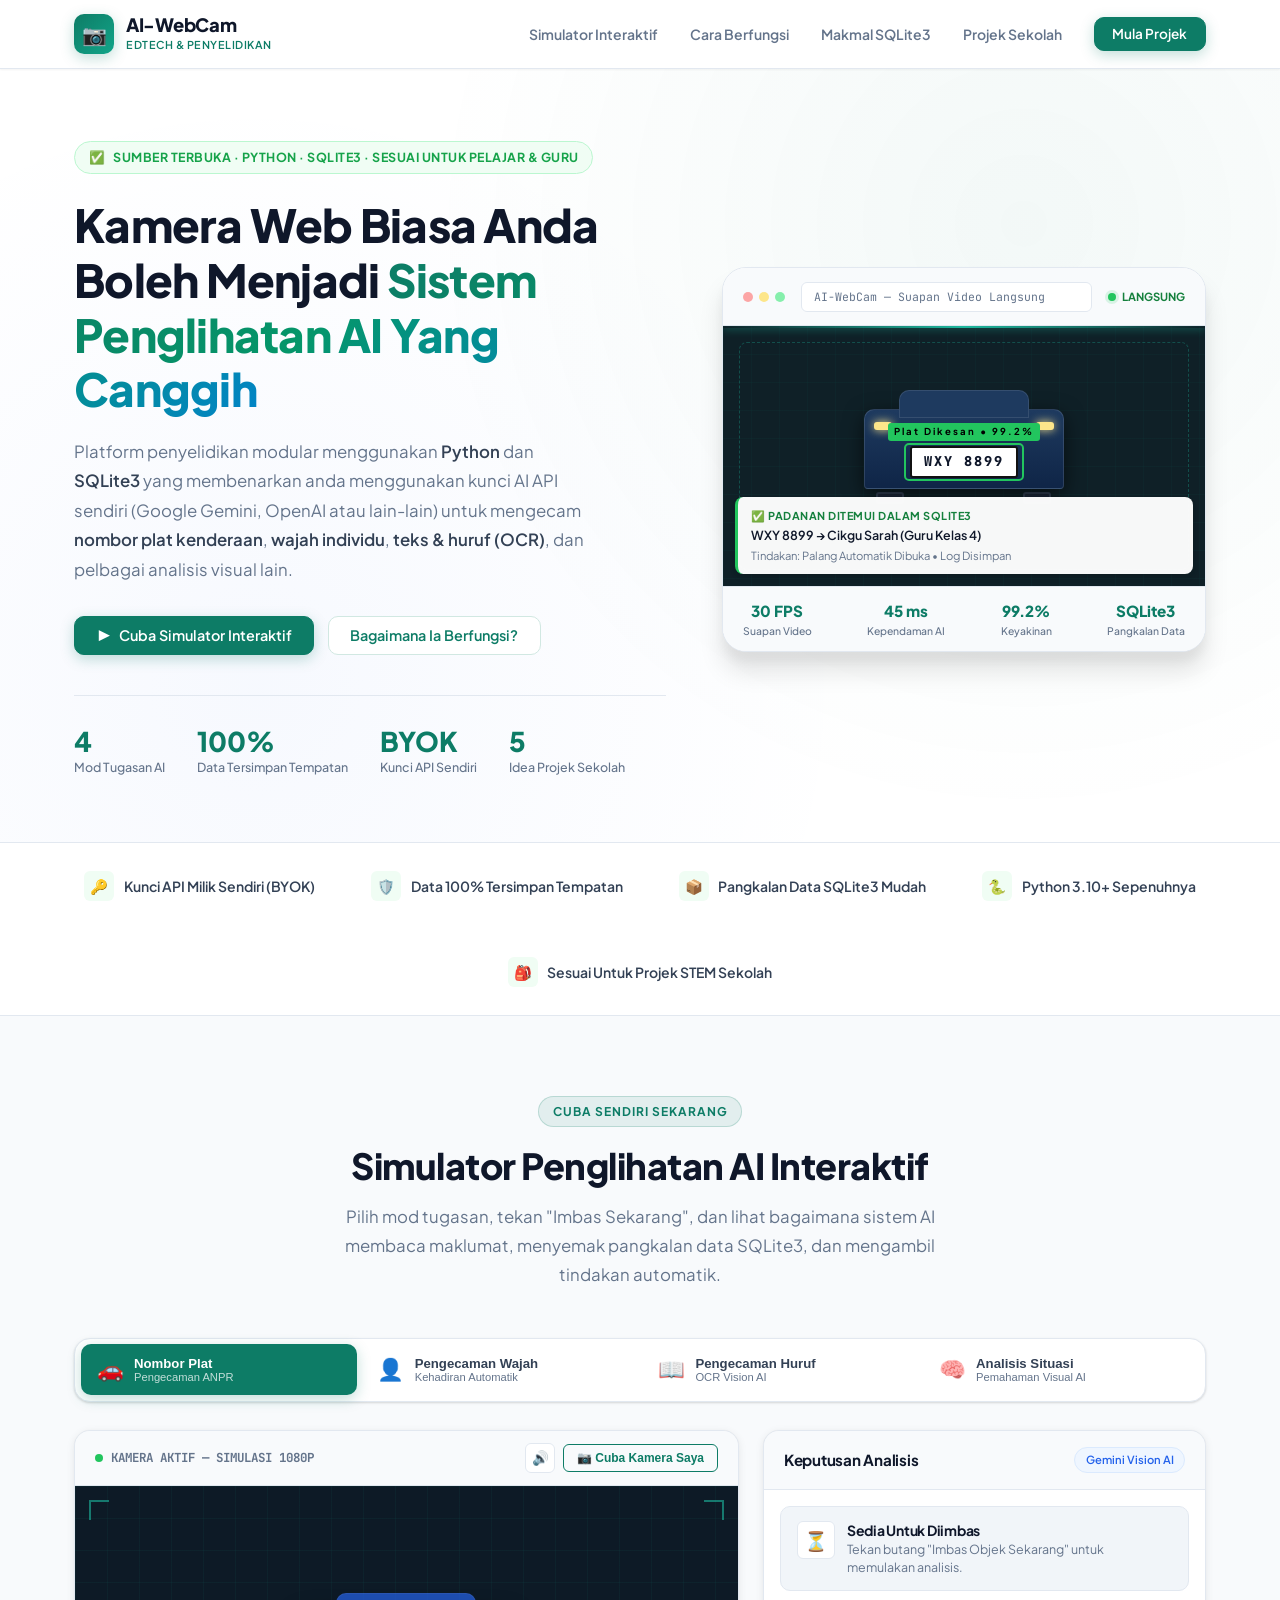
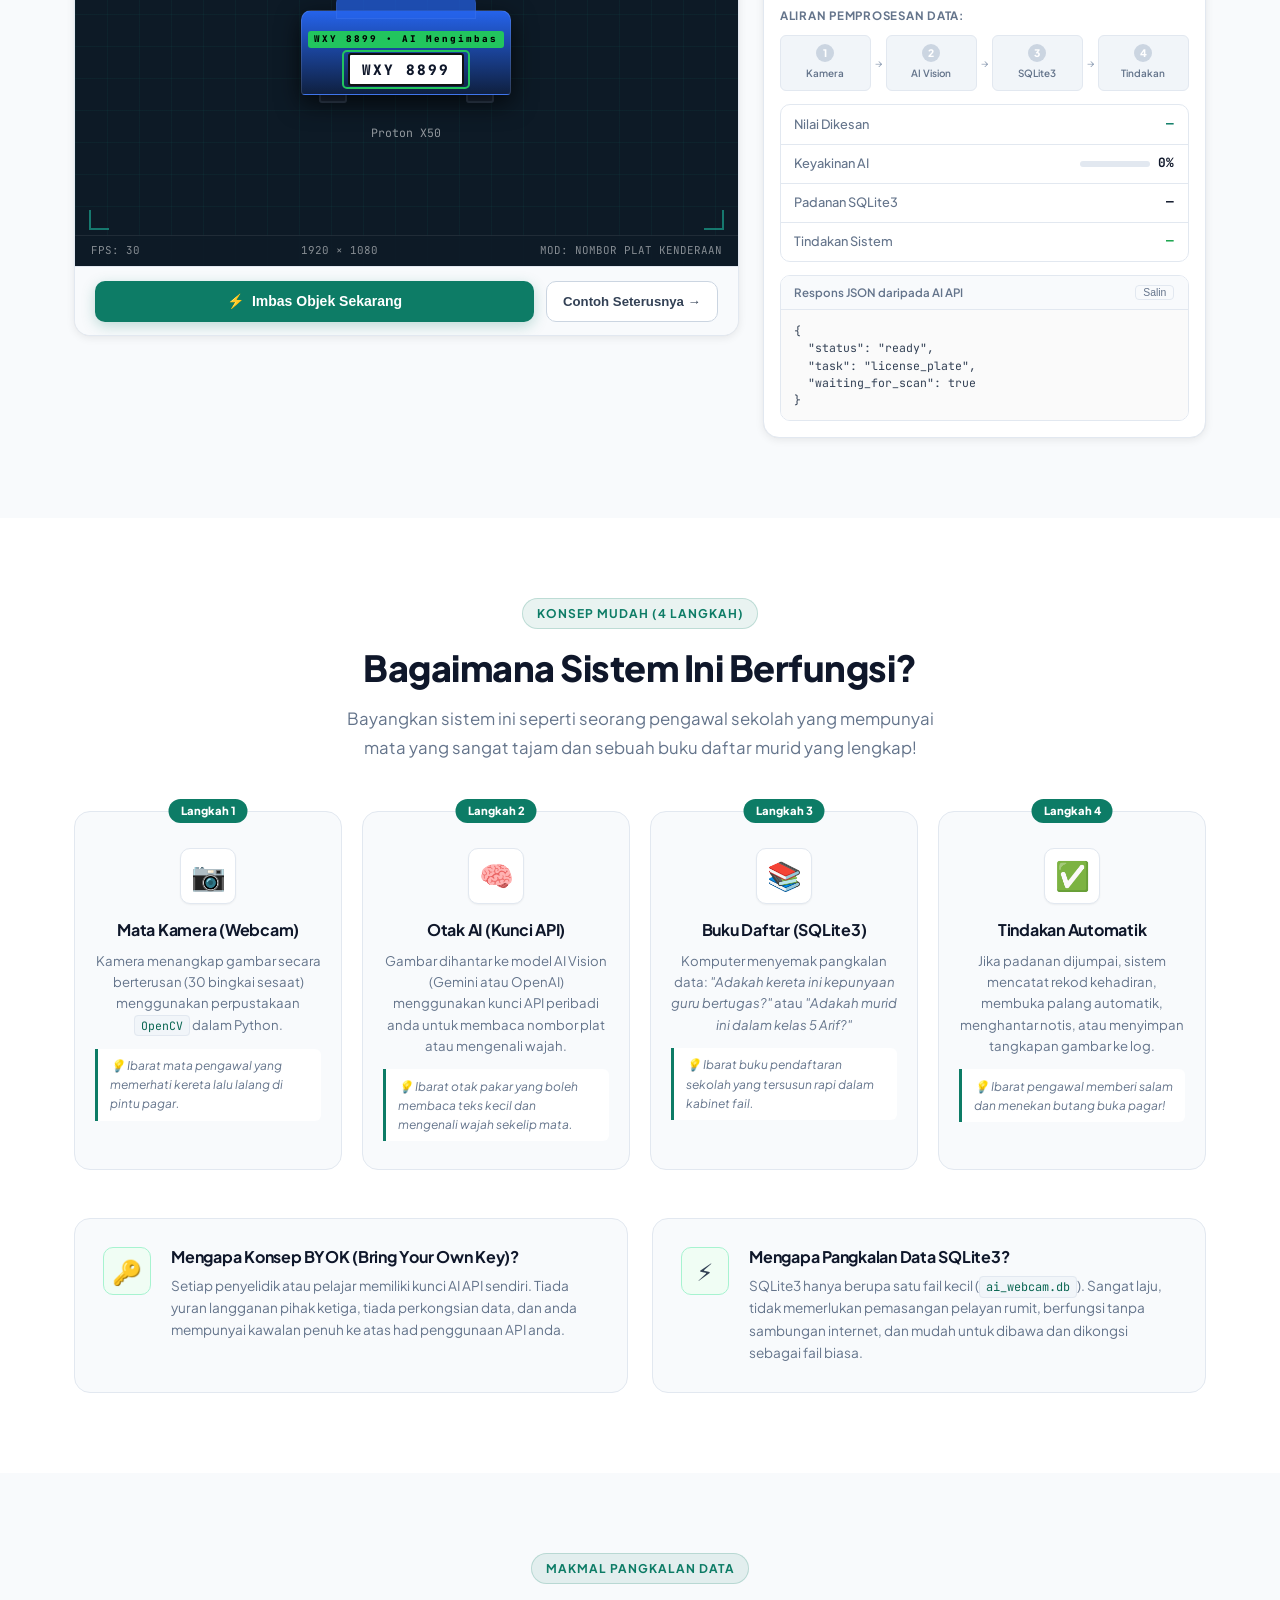
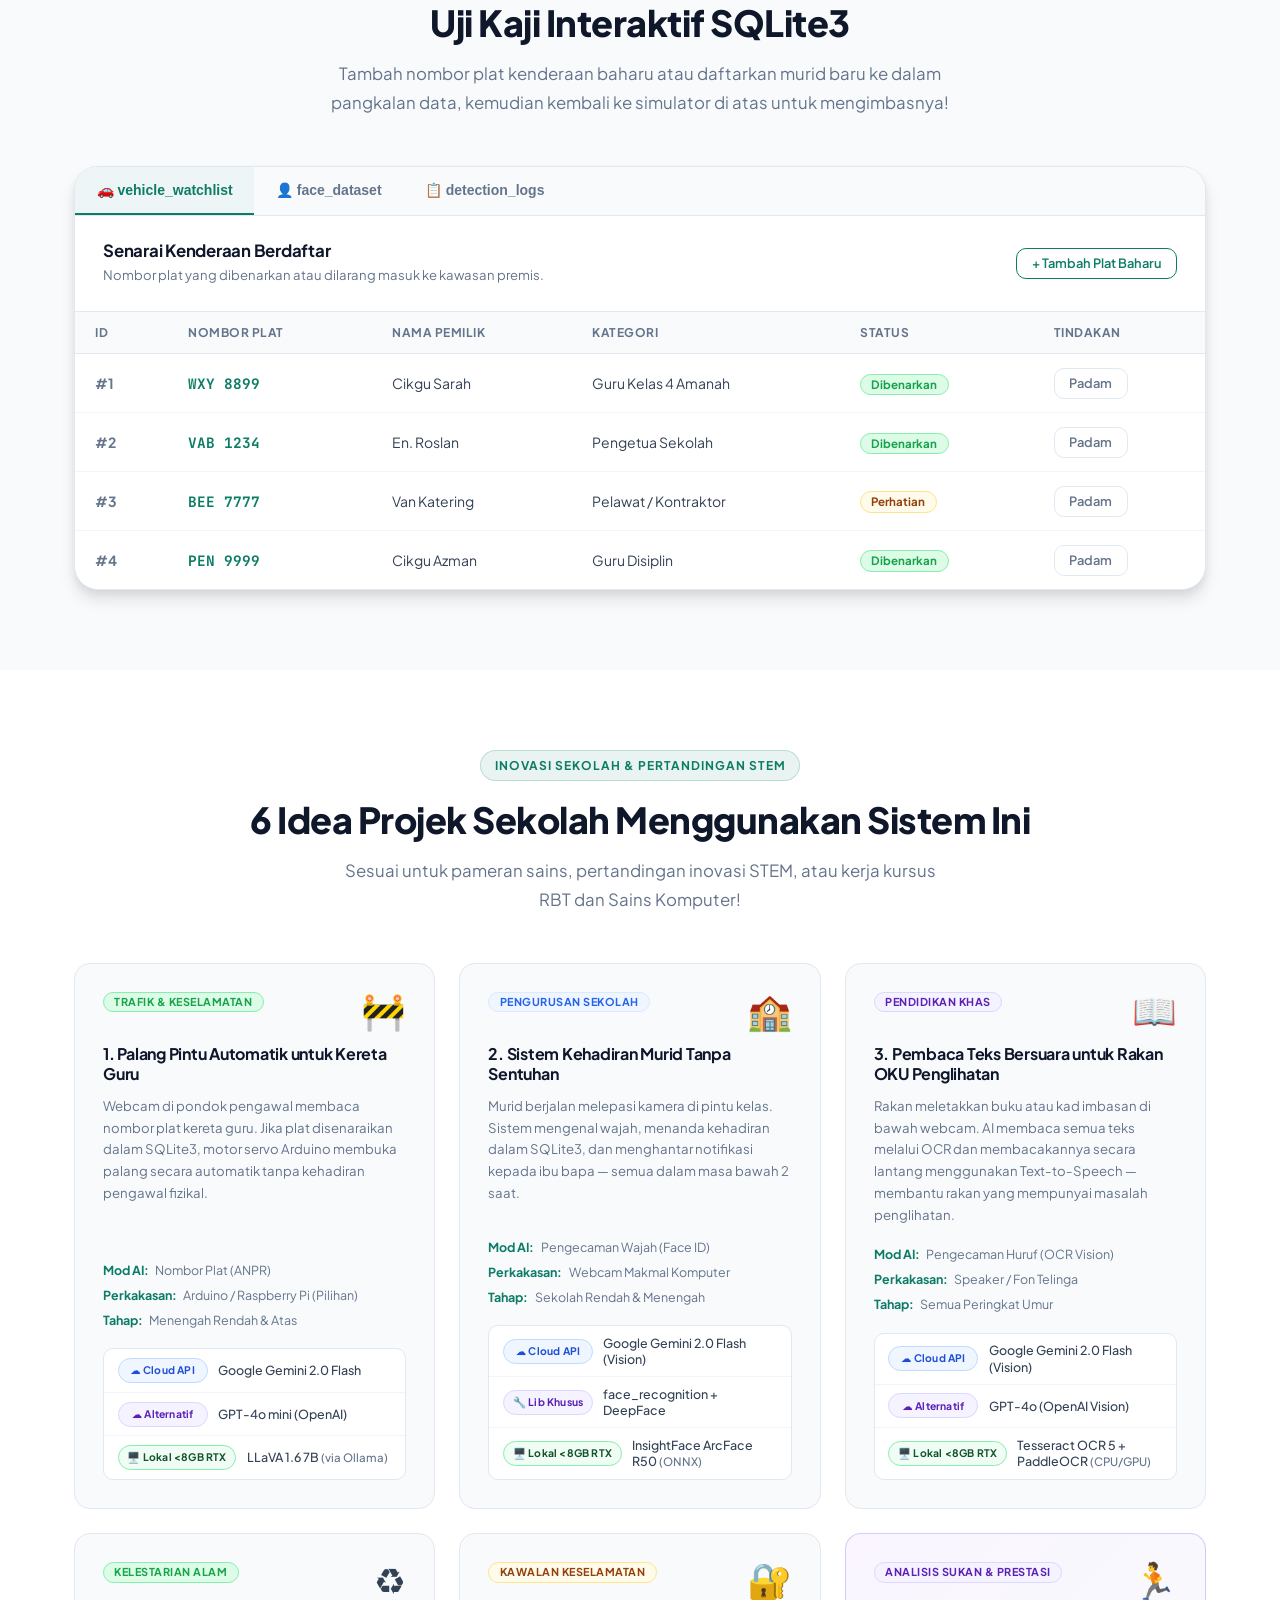
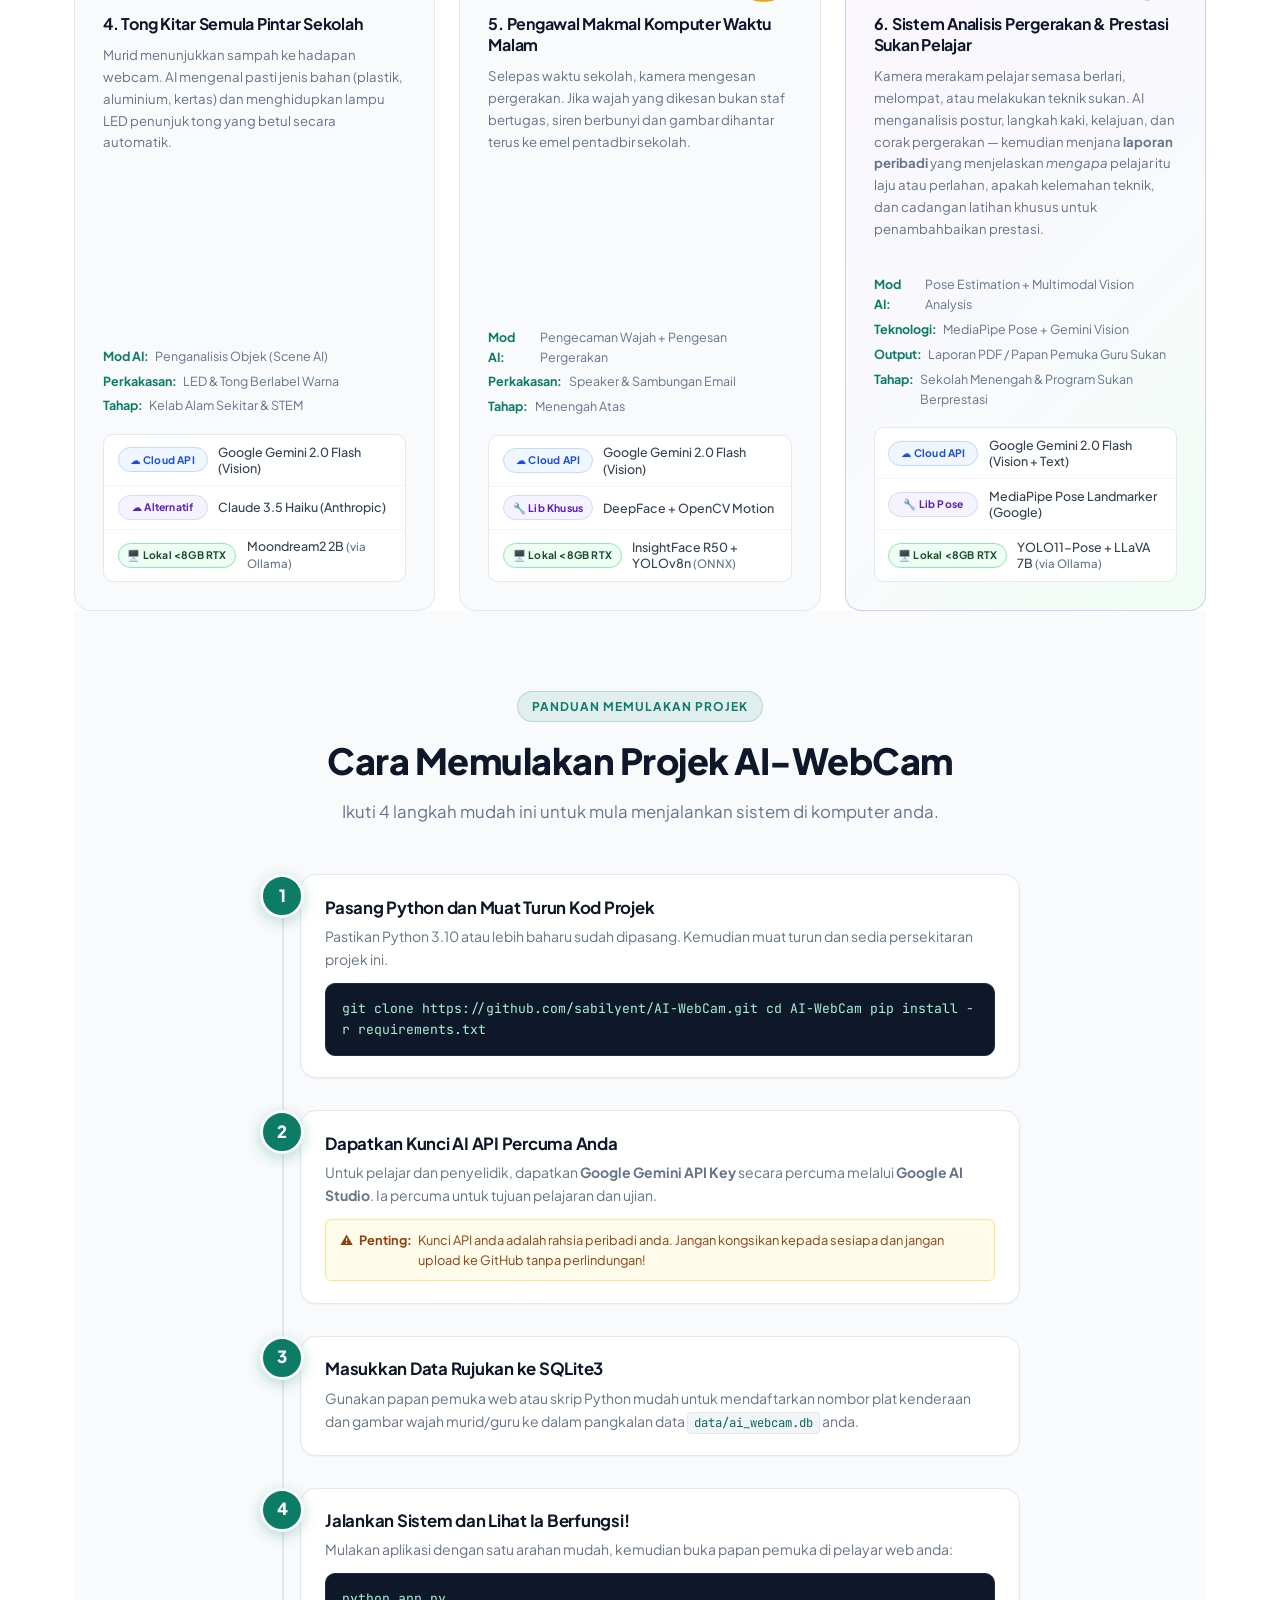
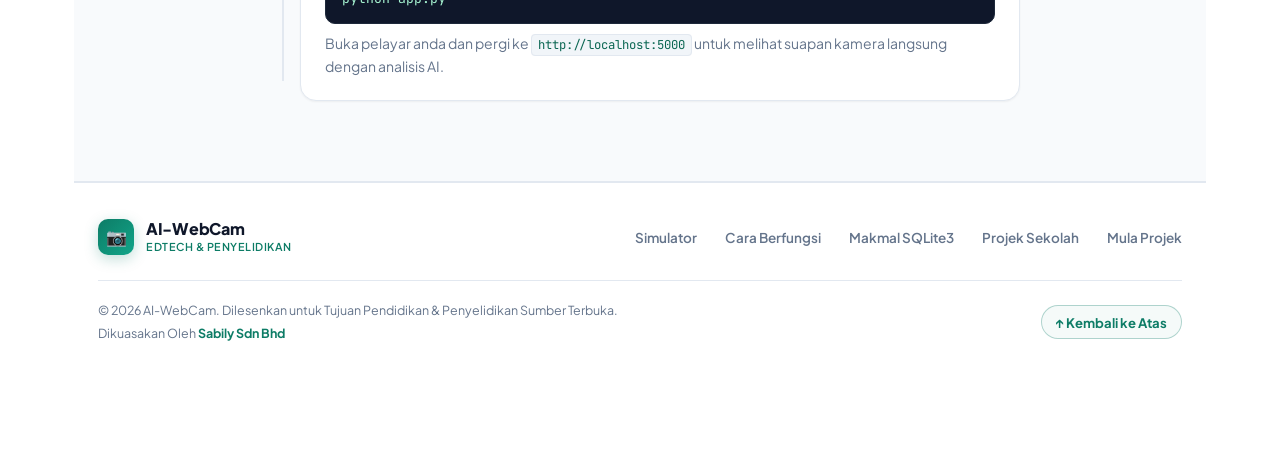
==== docs/index.html @ 5627ffd5 "docs: add comprehensive project documentation and interactive web simulator" ====
<!DOCTYPE html>
<html lang="ms">

<head>
  <meta charset="UTF-8">
  <meta name="viewport" content="width=device-width, initial-scale=1.0">
  <title>AI-WebCam | Sistem Penglihatan Komputer untuk Sekolah & Penyelidikan</title>
  <meta name="description"
    content="Platform webcam berkuasa AI untuk mengecam nombor plat kenderaan, wajah, dan teks. Sesuai untuk projek inovasi sekolah dan penyelidikan sains komputer.">
  <link rel="stylesheet" href="style.css">
</head>

<body>

  <!-- ======================================================
       NAVIGATION
       ====================================================== -->
  <header class="navbar">
    <div class="nav-container">
      <a href="#hero" class="brand-logo">
        <div class="logo-icon-wrap">📷</div>
        <div class="logo-texts">
          <span class="brand-title">AI-WebCam</span>
          <span class="brand-sub">Edtech &amp; Penyelidikan</span>
        </div>
      </a>

      <nav class="nav-links">
        <a href="#simulator" class="nav-link">Simulator Interaktif</a>
        <a href="#how-it-works" class="nav-link">Cara Berfungsi</a>
        <a href="#database-lab" class="nav-link">Makmal SQLite3</a>
        <a href="#school-projects" class="nav-link">Projek Sekolah</a>
        <a href="#quick-start" class="btn btn-primary nav-cta">Mula Projek</a>
      </nav>

      <button id="mobile-menu-btn" class="mobile-menu-btn" aria-label="Buka Menu">
        <span></span><span></span><span></span>
      </button>
    </div>
  </header>


  <!-- ======================================================
       HERO
       ====================================================== -->
  <section id="hero" class="hero-section">
    <div class="container hero-grid">

      <!-- Left: Copy -->
      <div class="hero-content">
        <div class="hero-label">
          <span>✅</span>
          <span>Sumber Terbuka · Python · SQLite3 · Sesuai Untuk Pelajar &amp; Guru</span>
        </div>

        <h1 class="hero-title">
          Kamera Web Biasa Anda Boleh Menjadi
          <span class="accent-text">Sistem Penglihatan AI Yang Canggih</span>
        </h1>

        <p class="hero-desc">
          Platform penyelidikan modular menggunakan <strong>Python</strong> dan <strong>SQLite3</strong> yang
          membenarkan anda menggunakan kunci AI API sendiri (Google Gemini, OpenAI atau lain-lain) untuk mengecam
          <strong>nombor plat kenderaan</strong>, <strong>wajah individu</strong>, <strong>teks &amp; huruf
            (OCR)</strong>, dan pelbagai analisis visual lain.
        </p>

        <div class="hero-actions">
          <a href="#simulator" class="btn btn-primary">
            <span>▶</span>
            <span>Cuba Simulator Interaktif</span>
          </a>
          <a href="#how-it-works" class="btn btn-secondary">
            <span>Bagaimana Ia Berfungsi?</span>
          </a>
        </div>

        <div class="hero-stats">
          <div class="stat-item">
            <div class="stat-number">4</div>
            <div class="stat-label">Mod Tugasan AI</div>
          </div>
          <div class="stat-item">
            <div class="stat-number">100%</div>
            <div class="stat-label">Data Tersimpan Tempatan</div>
          </div>
          <div class="stat-item">
            <div class="stat-number">BYOK</div>
            <div class="stat-label">Kunci API Sendiri</div>
          </div>
          <div class="stat-item">
            <div class="stat-number">5</div>
            <div class="stat-label">Idea Projek Sekolah</div>
          </div>
        </div>
      </div>

      <!-- Right: Product Preview -->
      <div class="hero-preview-card">
        <div class="preview-topbar">
          <div class="preview-dots">
            <span class="preview-dot dot-r"></span>
            <span class="preview-dot dot-y"></span>
            <span class="preview-dot dot-g"></span>
          </div>
          <div class="preview-urlbar">AI-WebCam &mdash; Suapan Video Langsung</div>
          <div style="display:flex;align-items:center;gap:0.4rem;font-size:0.7rem;color:#15803d;font-weight:700;">
            <span class="preview-status-dot"></span>
            LANGSUNG
          </div>
        </div>

        <div class="preview-viewport">
          <div class="preview-scan-indicator"></div>

          <!-- Car Scene -->
          <div class="preview-car-scene">
            <div class="preview-car-body">
              <div class="preview-car-roof"></div>
              <div class="preview-car-lights">
                <div class="preview-light"></div>
                <div class="preview-light"></div>
              </div>
              <div class="preview-plate">
                WXY 8899
                <div class="preview-plate-bbox">
                  <span class="preview-plate-tag">Plat Dikesan &bull; 99.2%</span>
                </div>
              </div>
            </div>
            <div class="preview-car-wheels">
              <div class="preview-wheel"></div>
              <div class="preview-wheel"></div>
            </div>
          </div>

          <!-- Detection Bubble -->
          <div class="preview-result-bubble">
            <div class="bubble-result-label">✅ Padanan Ditemui dalam SQLite3</div>
            <div class="bubble-result-value">WXY 8899 → Cikgu Sarah (Guru Kelas 4)</div>
            <div class="bubble-result-sub">Tindakan: Palang Automatik Dibuka &bull; Log Disimpan</div>
          </div>
        </div>

        <div class="preview-footer">
          <div class="preview-metric">
            <span class="preview-metric-value">30 FPS</span>
            <span class="preview-metric-label">Suapan Video</span>
          </div>
          <div class="preview-metric">
            <span class="preview-metric-value">45 ms</span>
            <span class="preview-metric-label">Kependaman AI</span>
          </div>
          <div class="preview-metric">
            <span class="preview-metric-value">99.2%</span>
            <span class="preview-metric-label">Keyakinan</span>
          </div>
          <div class="preview-metric">
            <span class="preview-metric-value">SQLite3</span>
            <span class="preview-metric-label">Pangkalan Data</span>
          </div>
        </div>
      </div>

    </div>
  </section>


  <!-- ======================================================
       FEATURES STRIP
       ====================================================== -->
  <div class="features-strip">
    <div class="container">
      <div class="features-strip-grid">
        <div class="strip-feature">
          <div class="strip-icon">🔑</div>
          <span>Kunci API Milik Sendiri (BYOK)</span>
        </div>
        <div class="strip-feature">
          <div class="strip-icon">🛡️</div>
          <span>Data 100% Tersimpan Tempatan</span>
        </div>
        <div class="strip-feature">
          <div class="strip-icon">📦</div>
          <span>Pangkalan Data SQLite3 Mudah</span>
        </div>
        <div class="strip-feature">
          <div class="strip-icon">🐍</div>
          <span>Python 3.10+ Sepenuhnya</span>
        </div>
        <div class="strip-feature">
          <div class="strip-icon">🎒</div>
          <span>Sesuai Untuk Projek STEM Sekolah</span>
        </div>
      </div>
    </div>
  </div>


  <!-- ======================================================
       SIMULATOR SECTION
       ====================================================== -->
  <section id="simulator" class="simulator-section">
    <div class="container">
      <div class="text-center">
        <span class="section-label">Cuba Sendiri Sekarang</span>
        <h2 class="section-title">Simulator Penglihatan AI Interaktif</h2>
        <p class="section-subtitle">Pilih mod tugasan, tekan "Imbas Sekarang", dan lihat bagaimana sistem AI membaca
          maklumat, menyemak pangkalan data SQLite3, dan mengambil tindakan automatik.</p>
      </div>

      <!-- Mode Selector -->
      <div class="mode-tabs-wrapper" role="tablist">
        <button class="mode-tab active" data-mode="plate" role="tab">
          <span class="tab-icon">🚗</span>
          <div class="tab-info">
            <span class="tab-name">Nombor Plat</span>
            <span class="tab-desc">Pengecaman ANPR</span>
          </div>
        </button>
        <button class="mode-tab" data-mode="face" role="tab">
          <span class="tab-icon">👤</span>
          <div class="tab-info">
            <span class="tab-name">Pengecaman Wajah</span>
            <span class="tab-desc">Kehadiran Automatik</span>
          </div>
        </button>
        <button class="mode-tab" data-mode="ocr" role="tab">
          <span class="tab-icon">📖</span>
          <div class="tab-info">
            <span class="tab-name">Pengecaman Huruf</span>
            <span class="tab-desc">OCR Vision AI</span>
          </div>
        </button>
        <button class="mode-tab" data-mode="scene" role="tab">
          <span class="tab-icon">🧠</span>
          <div class="tab-info">
            <span class="tab-name">Analisis Situasi</span>
            <span class="tab-desc">Pemahaman Visual AI</span>
          </div>
        </button>
      </div>

      <!-- Workbench -->
      <div class="simulator-workbench">

        <!-- Left: Camera Panel -->
        <div class="camera-panel">
          <div class="camera-panel-topbar">
            <div class="cam-live-indicator">
              <span class="cam-status-dot"></span>
              <span id="camera-status-text">KAMERA AKTIF &mdash; SIMULASI 1080P</span>
            </div>
            <div class="cam-controls">
              <button id="sound-toggle-btn" class="cam-icon-btn" title="Pasang / Matikan Bunyi">
                <span id="sound-icon">🔊</span>
              </button>
              <button id="real-webcam-btn" class="cam-main-btn">📷 Cuba Kamera Saya</button>
            </div>
          </div>

          <!-- Viewport -->
          <div class="camera-viewport" id="screen-container">
            <!-- HUD Corners -->
            <div class="vp-corner vp-corner-tl"></div>
            <div class="vp-corner vp-corner-tr"></div>
            <div class="vp-corner vp-corner-bl"></div>
            <div class="vp-corner vp-corner-br"></div>

            <!-- Laser Line -->
            <div class="laser-scanner-line" id="laser-line"></div>

            <!-- Simulation Display Area -->
            <div class="simulation-display" id="sim-display"></div>

            <!-- Real Camera (Hidden by default) -->
            <video id="real-video-feed" autoplay playsinline muted class="real-video-feed hidden"></video>
            <canvas id="real-canvas-overlay" class="real-canvas-overlay hidden"></canvas>

            <!-- HUD Bottom Bar -->
            <div class="vp-hud-bar">
              <span id="hud-fps">FPS: 30</span>
              <span id="hud-resolution">1920 × 1080</span>
              <span id="hud-mode-display">MOD: NOMBOR PLAT KENDERAAN</span>
            </div>
          </div>

          <!-- Action Toolbar -->
          <div class="camera-actions">
            <button id="trigger-scan-btn" class="btn-scan">
              <span>⚡</span>
              <span>Imbas Objek Sekarang</span>
            </button>
            <button id="next-sample-btn" class="btn-next-sample">
              Contoh Seterusnya →
            </button>
          </div>
        </div>

        <!-- Right: Analysis Panel -->
        <div class="analysis-panel">
          <div class="analysis-panel-header">
            <h3>Keputusan Analisis</h3>
            <span class="provider-tag" id="api-provider-badge">Gemini Vision AI</span>
          </div>

          <!-- Result Status -->
          <div class="result-card" id="result-banner">
            <div class="result-card-icon" id="result-icon-box">⏳</div>
            <div class="result-card-body">
              <h4 id="result-title">Sedia Untuk Diimbas</h4>
              <p id="result-subtitle">Tekan butang "Imbas Objek Sekarang" untuk memulakan analisis.</p>
            </div>
          </div>

          <!-- Pipeline Tracker -->
          <div class="pipeline-section">
            <span class="pipeline-title">Aliran Pemprosesan Data:</span>
            <div class="pipeline-steps">
              <div class="pipeline-step" id="step-cam">
                <div class="step-num">1</div>
                <span class="step-lbl">Kamera</span>
              </div>
              <div class="pipeline-arrow">→</div>
              <div class="pipeline-step" id="step-ai">
                <div class="step-num">2</div>
                <span class="step-lbl">AI Vision</span>
              </div>
              <div class="pipeline-arrow">→</div>
              <div class="pipeline-step" id="step-db">
                <div class="step-num">3</div>
                <span class="step-lbl">SQLite3</span>
              </div>
              <div class="pipeline-arrow">→</div>
              <div class="pipeline-step" id="step-action">
                <div class="step-num">4</div>
                <span class="step-lbl">Tindakan</span>
              </div>
            </div>
          </div>

          <!-- Detection Detail Table -->
          <div class="detection-details">
            <div class="detail-row">
              <span class="detail-label">Nilai Dikesan</span>
              <span class="detail-value accent" id="info-value">—</span>
            </div>
            <div class="detail-row">
              <span class="detail-label">Keyakinan AI</span>
              <div class="confidence-wrapper">
                <div class="confidence-track">
                  <div class="confidence-fill" id="confidence-bar" style="width:0%"></div>
                </div>
                <span class="detail-value" id="confidence-text">0%</span>
              </div>
            </div>
            <div class="detail-row">
              <span class="detail-label">Padanan SQLite3</span>
              <span class="detail-value" id="info-match">—</span>
            </div>
            <div class="detail-row">
              <span class="detail-label">Tindakan Sistem</span>
              <span class="detail-value success" id="info-action">—</span>
            </div>
          </div>

          <!-- JSON Inspector -->
          <div class="json-inspector">
            <div class="json-inspector-header">
              <span>Respons JSON daripada AI API</span>
              <button id="copy-json-btn" class="copy-json-btn">Salin</button>
            </div>
            <pre class="json-code" id="json-code">{
  "status": "ready",
  "task": "license_plate",
  "waiting_for_scan": true
}</pre>
          </div>

        </div><!-- /analysis-panel -->
      </div><!-- /simulator-workbench -->
    </div>
  </section>


  <!-- ======================================================
       HOW IT WORKS
       ====================================================== -->
  <section id="how-it-works" class="how-section">
    <div class="container">
      <div class="text-center">
        <span class="section-label">Konsep Mudah (4 Langkah)</span>
        <h2 class="section-title">Bagaimana Sistem Ini Berfungsi?</h2>
        <p class="section-subtitle">
          Bayangkan sistem ini seperti seorang pengawal sekolah yang mempunyai mata yang sangat tajam dan sebuah buku
          daftar murid yang lengkap!
        </p>
      </div>

      <div class="steps-row">
        <!-- Step 1 -->
        <div class="step-card">
          <span class="step-badge">Langkah 1</span>
          <div class="step-icon-wrap">📷</div>
          <h3>Mata Kamera (Webcam)</h3>
          <p>Kamera menangkap gambar secara berterusan (30 bingkai sesaat) menggunakan perpustakaan <code>OpenCV</code>
            dalam Python.</p>
          <div class="step-analogy">💡 Ibarat mata pengawal yang memerhati kereta lalu lalang di pintu pagar.</div>
        </div>

        <!-- Step 2 -->
        <div class="step-card">
          <span class="step-badge">Langkah 2</span>
          <div class="step-icon-wrap">🧠</div>
          <h3>Otak AI (Kunci API)</h3>
          <p>Gambar dihantar ke model AI Vision (Gemini atau OpenAI) menggunakan kunci API peribadi anda untuk membaca
            nombor plat atau mengenali wajah.</p>
          <div class="step-analogy">💡 Ibarat otak pakar yang boleh membaca teks kecil dan mengenali wajah sekelip mata.
          </div>
        </div>

        <!-- Step 3 -->
        <div class="step-card">
          <span class="step-badge">Langkah 3</span>
          <div class="step-icon-wrap">📚</div>
          <h3>Buku Daftar (SQLite3)</h3>
          <p>Komputer menyemak pangkalan data: <em>"Adakah kereta ini kepunyaan guru bertugas?"</em> atau <em>"Adakah
              murid ini dalam kelas 5 Arif?"</em></p>
          <div class="step-analogy">💡 Ibarat buku pendaftaran sekolah yang tersusun rapi dalam kabinet fail.</div>
        </div>

        <!-- Step 4 -->
        <div class="step-card">
          <span class="step-badge">Langkah 4</span>
          <div class="step-icon-wrap">✅</div>
          <h3>Tindakan Automatik</h3>
          <p>Jika padanan dijumpai, sistem mencatat rekod kehadiran, membuka palang automatik, menghantar notis, atau
            menyimpan tangkapan gambar ke log.</p>
          <div class="step-analogy">💡 Ibarat pengawal memberi salam dan menekan butang buka pagar!</div>
        </div>
      </div>

      <!-- Why SQLite & BYOK -->
      <div class="why-grid">
        <div class="why-card">
          <div class="why-card-icon">🔑</div>
          <div class="why-card-body">
            <h4>Mengapa Konsep BYOK (Bring Your Own Key)?</h4>
            <p>Setiap penyelidik atau pelajar memiliki kunci AI API sendiri. Tiada yuran langganan pihak ketiga, tiada
              perkongsian data, dan anda mempunyai kawalan penuh ke atas had penggunaan API anda.</p>
          </div>
        </div>
        <div class="why-card">
          <div class="why-card-icon">⚡</div>
          <div class="why-card-body">
            <h4>Mengapa Pangkalan Data SQLite3?</h4>
            <p>SQLite3 hanya berupa satu fail kecil (<code>ai_webcam.db</code>). Sangat laju, tidak memerlukan
              pemasangan pelayan rumit, berfungsi tanpa sambungan internet, dan mudah untuk dibawa dan dikongsi sebagai
              fail biasa.</p>
          </div>
        </div>
      </div>
    </div>
  </section>


  <!-- ======================================================
       SQLite3 LAB SECTION
       ====================================================== -->
  <section id="database-lab" class="lab-section">
    <div class="container">
      <div class="text-center">
        <span class="section-label">Makmal Pangkalan Data</span>
        <h2 class="section-title">Uji Kaji Interaktif SQLite3</h2>
        <p class="section-subtitle">
          Tambah nombor plat kenderaan baharu atau daftarkan murid baru ke dalam pangkalan data, kemudian kembali ke
          simulator di atas untuk mengimbasnya!
        </p>
      </div>

      <div class="db-lab-card">
        <!-- DB Tab Nav -->
        <div class="db-tab-nav" role="tablist">
          <button class="db-tab-btn active" data-dbtab="plates" role="tab">🚗 vehicle_watchlist</button>
          <button class="db-tab-btn" data-dbtab="faces" role="tab">👤 face_dataset</button>
          <button class="db-tab-btn" data-dbtab="logs" role="tab">📋 detection_logs</button>
        </div>

        <!-- Panel: Plates -->
        <div class="db-panel active" id="db-panel-plates">
          <div class="db-panel-header">
            <div class="db-panel-header-text">
              <h3>Senarai Kenderaan Berdaftar</h3>
              <p>Nombor plat yang dibenarkan atau dilarang masuk ke kawasan premis.</p>
            </div>
            <button id="add-plate-modal-btn" class="btn btn-outline btn-sm">+ Tambah Plat Baharu</button>
          </div>
          <div class="table-responsive">
            <table class="sqlite-table" id="plates-table">
              <thead>
                <tr>
                  <th>ID</th>
                  <th>Nombor Plat</th>
                  <th>Nama Pemilik</th>
                  <th>Kategori</th>
                  <th>Status</th>
                  <th>Tindakan</th>
                </tr>
              </thead>
              <tbody id="plates-table-body"></tbody>
            </table>
          </div>
        </div>

        <!-- Panel: Faces -->
        <div class="db-panel" id="db-panel-faces">
          <div class="db-panel-header">
            <div class="db-panel-header-text">
              <h3>Set Data Wajah Rujukan</h3>
              <p>Gambar dan maklumat murid, guru, dan pengawas untuk sistem kehadiran automatik.</p>
            </div>
            <button id="add-face-modal-btn" class="btn btn-outline btn-sm">+ Daftar Murid Baharu</button>
          </div>
          <div class="table-responsive">
            <table class="sqlite-table" id="faces-table">
              <thead>
                <tr>
                  <th>ID</th>
                  <th>Avatar</th>
                  <th>Nama Penuh</th>
                  <th>Kelas / Jawatan</th>
                  <th>Kategori</th>
                  <th>Status</th>
                </tr>
              </thead>
              <tbody id="faces-table-body"></tbody>
            </table>
          </div>
        </div>

        <!-- Panel: Logs -->
        <div class="db-panel" id="db-panel-logs">
          <div class="db-panel-header">
            <div class="db-panel-header-text">
              <h3>Log Pengesanan Sistem</h3>
              <p>Setiap imbasan dalam simulator direkodkan secara automatik di sini sebagai simulasi log SQLite3.</p>
            </div>
            <button id="clear-logs-btn" class="btn btn-ghost btn-sm">Kosongkan Log</button>
          </div>
          <div class="table-responsive">
            <table class="sqlite-table" id="logs-table">
              <thead>
                <tr>
                  <th>Log ID</th>
                  <th>Masa &amp; Tarikh</th>
                  <th>Mod Tugasan</th>
                  <th>Nilai Dikesan</th>
                  <th>Keyakinan AI</th>
                  <th>Status</th>
                </tr>
              </thead>
              <tbody id="logs-table-body"></tbody>
            </table>
          </div>
        </div>

      </div><!-- /db-lab-card -->
    </div>
  </section>


  <!-- ======================================================
       SCHOOL PROJECTS SECTION
       ====================================================== -->
  <section id="school-projects" class="projects-section">
    <div class="container">
      <div class="text-center">
        <span class="section-label">Inovasi Sekolah &amp; Pertandingan STEM</span>
        <h2 class="section-title">6 Idea Projek Sekolah Menggunakan Sistem Ini</h2>
        <p class="section-subtitle">
          Sesuai untuk pameran sains, pertandingan inovasi STEM, atau kerja kursus RBT dan Sains Komputer!
        </p>
      </div>

      <div class="projects-grid">

        <!-- Project 1 -->
        <div class="project-card">
          <div class="project-card-top">
            <span class="badge badge-success project-tag">Trafik &amp; Keselamatan</span>
            <span class="project-icon">🚧</span>
          </div>
          <h3>1. Palang Pintu Automatik untuk Kereta Guru</h3>
          <p>Webcam di pondok pengawal membaca nombor plat kereta guru. Jika plat disenaraikan dalam SQLite3, motor
            servo Arduino membuka palang secara automatik tanpa kehadiran pengawal fizikal.</p>
          <ul class="project-specs">
            <li><strong>Mod AI:</strong> Nombor Plat (ANPR)</li>
            <li><strong>Perkakasan:</strong> Arduino / Raspberry Pi (Pilihan)</li>
            <li><strong>Tahap:</strong> Menengah Rendah &amp; Atas</li>
          </ul>
          <div class="ai-model-block">
            <div class="ai-model-row">
              <span class="ai-provider-badge cloud">☁️ Cloud API</span>
              <span class="ai-model-name">Google Gemini 2.0 Flash</span>
            </div>
            <div class="ai-model-row">
              <span class="ai-provider-badge cloud alt">☁️ Alternatif</span>
              <span class="ai-model-name">GPT-4o mini (OpenAI)</span>
            </div>
            <div class="ai-model-row">
              <span class="ai-provider-badge local">🖥️ Lokal &lt;8GB RTX</span>
              <span class="ai-model-name">LLaVA 1.6 7B <em>(via Ollama)</em></span>
            </div>
          </div>
        </div>

        <!-- Project 2 -->
        <div class="project-card">
          <div class="project-card-top">
            <span class="badge badge-blue project-tag">Pengurusan Sekolah</span>
            <span class="project-icon">🏫</span>
          </div>
          <h3>2. Sistem Kehadiran Murid Tanpa Sentuhan</h3>
          <p>Murid berjalan melepasi kamera di pintu kelas. Sistem mengenal wajah, menanda kehadiran dalam SQLite3, dan
            menghantar notifikasi kepada ibu bapa &mdash; semua dalam masa bawah 2 saat.</p>
          <ul class="project-specs">
            <li><strong>Mod AI:</strong> Pengecaman Wajah (Face ID)</li>
            <li><strong>Perkakasan:</strong> Webcam Makmal Komputer</li>
            <li><strong>Tahap:</strong> Sekolah Rendah &amp; Menengah</li>
          </ul>
          <div class="ai-model-block">
            <div class="ai-model-row">
              <span class="ai-provider-badge cloud">☁️ Cloud API</span>
              <span class="ai-model-name">Google Gemini 2.0 Flash (Vision)</span>
            </div>
            <div class="ai-model-row">
              <span class="ai-provider-badge cloud alt">🔧 Lib Khusus</span>
              <span class="ai-model-name">face_recognition + DeepFace</span>
            </div>
            <div class="ai-model-row">
              <span class="ai-provider-badge local">🖥️ Lokal &lt;8GB RTX</span>
              <span class="ai-model-name">InsightFace ArcFace R50 <em>(ONNX)</em></span>
            </div>
          </div>
        </div>

        <!-- Project 3 -->
        <div class="project-card">
          <div class="project-card-top">
            <span class="badge badge-purple project-tag">Pendidikan Khas</span>
            <span class="project-icon">📖</span>
          </div>
          <h3>3. Pembaca Teks Bersuara untuk Rakan OKU Penglihatan</h3>
          <p>Rakan meletakkan buku atau kad imbasan di bawah webcam. AI membaca semua teks melalui OCR dan membacakannya
            secara lantang menggunakan Text-to-Speech &mdash; membantu rakan yang mempunyai masalah penglihatan.</p>
          <ul class="project-specs">
            <li><strong>Mod AI:</strong> Pengecaman Huruf (OCR Vision)</li>
            <li><strong>Perkakasan:</strong> Speaker / Fon Telinga</li>
            <li><strong>Tahap:</strong> Semua Peringkat Umur</li>
          </ul>
          <div class="ai-model-block">
            <div class="ai-model-row">
              <span class="ai-provider-badge cloud">☁️ Cloud API</span>
              <span class="ai-model-name">Google Gemini 2.0 Flash (Vision)</span>
            </div>
            <div class="ai-model-row">
              <span class="ai-provider-badge cloud alt">☁️ Alternatif</span>
              <span class="ai-model-name">GPT-4o (OpenAI Vision)</span>
            </div>
            <div class="ai-model-row">
              <span class="ai-provider-badge local">🖥️ Lokal &lt;8GB RTX</span>
              <span class="ai-model-name">Tesseract OCR 5 + PaddleOCR <em>(CPU/GPU)</em></span>
            </div>
          </div>
        </div>

        <!-- Project 4 -->
        <div class="project-card">
          <div class="project-card-top">
            <span class="badge badge-success project-tag">Kelestarian Alam</span>
            <span class="project-icon">♻️</span>
          </div>
          <h3>4. Tong Kitar Semula Pintar Sekolah</h3>
          <p>Murid menunjukkan sampah ke hadapan webcam. AI mengenal pasti jenis bahan (plastik, aluminium, kertas) dan
            menghidupkan lampu LED penunjuk tong yang betul secara automatik.</p>
          <ul class="project-specs">
            <li><strong>Mod AI:</strong> Penganalisis Objek (Scene AI)</li>
            <li><strong>Perkakasan:</strong> LED &amp; Tong Berlabel Warna</li>
            <li><strong>Tahap:</strong> Kelab Alam Sekitar &amp; STEM</li>
          </ul>
          <div class="ai-model-block">
            <div class="ai-model-row">
              <span class="ai-provider-badge cloud">☁️ Cloud API</span>
              <span class="ai-model-name">Google Gemini 2.0 Flash (Vision)</span>
            </div>
            <div class="ai-model-row">
              <span class="ai-provider-badge cloud alt">☁️ Alternatif</span>
              <span class="ai-model-name">Claude 3.5 Haiku (Anthropic)</span>
            </div>
            <div class="ai-model-row">
              <span class="ai-provider-badge local">🖥️ Lokal &lt;8GB RTX</span>
              <span class="ai-model-name">Moondream2 2B <em>(via Ollama)</em></span>
            </div>
          </div>
        </div>

        <!-- Project 5 -->
        <div class="project-card">
          <div class="project-card-top">
            <span class="badge badge-warning project-tag">Kawalan Keselamatan</span>
            <span class="project-icon">🔐</span>
          </div>
          <h3>5. Pengawal Makmal Komputer Waktu Malam</h3>
          <p>Selepas waktu sekolah, kamera mengesan pergerakan. Jika wajah yang dikesan bukan staf bertugas, siren
            berbunyi dan gambar dihantar terus ke emel pentadbir sekolah.</p>
          <ul class="project-specs">
            <li><strong>Mod AI:</strong> Pengecaman Wajah + Pengesan Pergerakan</li>
            <li><strong>Perkakasan:</strong> Speaker &amp; Sambungan Email</li>
            <li><strong>Tahap:</strong> Menengah Atas</li>
          </ul>
          <div class="ai-model-block">
            <div class="ai-model-row">
              <span class="ai-provider-badge cloud">☁️ Cloud API</span>
              <span class="ai-model-name">Google Gemini 2.0 Flash (Vision)</span>
            </div>
            <div class="ai-model-row">
              <span class="ai-provider-badge cloud alt">🔧 Lib Khusus</span>
              <span class="ai-model-name">DeepFace + OpenCV Motion</span>
            </div>
            <div class="ai-model-row">
              <span class="ai-provider-badge local">🖥️ Lokal &lt;8GB RTX</span>
              <span class="ai-model-name">InsightFace R50 + YOLOv8n <em>(ONNX)</em></span>
            </div>
          </div>
        </div>

        <!-- Project 6: Sports Analysis -->
        <div class="project-card project-card--featured">
          <div class="project-card-top">
            <span class="badge badge-purple project-tag">Analisis Sukan &amp; Prestasi</span>
            <span class="project-icon">🏃</span>
          </div>
          <h3>6. Sistem Analisis Pergerakan &amp; Prestasi Sukan Pelajar</h3>
          <p>
            Kamera merakam pelajar semasa berlari, melompat, atau melakukan teknik sukan. AI menganalisis postur,
            langkah kaki, kelajuan, dan corak pergerakan &mdash; kemudian menjana <strong>laporan peribadi</strong> yang
            menjelaskan <em>mengapa</em> pelajar itu laju atau perlahan, apakah kelemahan teknik, dan cadangan latihan
            khusus untuk penambahbaikan prestasi.
          </p>

          <ul class="project-specs" style="margin-top: 1rem;">
            <li><strong>Mod AI:</strong> Pose Estimation + Multimodal Vision Analysis</li>
            <li><strong>Teknologi:</strong> MediaPipe Pose + Gemini Vision</li>
            <li><strong>Output:</strong> Laporan PDF / Papan Pemuka Guru Sukan</li>
            <li><strong>Tahap:</strong> Sekolah Menengah &amp; Program Sukan Berprestasi</li>
          </ul>
          <div class="ai-model-block">
            <div class="ai-model-row">
              <span class="ai-provider-badge cloud">☁️ Cloud API</span>
              <span class="ai-model-name">Google Gemini 2.0 Flash (Vision + Text)</span>
            </div>
            <div class="ai-model-row">
              <span class="ai-provider-badge cloud alt">🔧 Lib Pose</span>
              <span class="ai-model-name">MediaPipe Pose Landmarker (Google)</span>
            </div>
            <div class="ai-model-row">
              <span class="ai-provider-badge local">🖥️ Lokal &lt;8GB RTX</span>
              <span class="ai-model-name">YOLO11-Pose + LLaVA 7B <em>(via Ollama)</em></span>
            </div>
          </div>
        </div>

      </div>





      <!-- ======================================================
       QUICK START SECTION
       ====================================================== -->
      <section id="quick-start" class="quickstart-section">
        <div class="container">
          <div class="text-center">
            <span class="section-label">Panduan Memulakan Projek</span>
            <h2 class="section-title">Cara Memulakan Projek AI-WebCam</h2>
            <p class="section-subtitle">
              Ikuti 4 langkah mudah ini untuk mula menjalankan sistem di komputer anda.
            </p>
          </div>

          <div class="quickstart-timeline">

            <div class="qs-step">
              <div class="qs-marker">1</div>
              <div class="qs-content">
                <h3>Pasang Python dan Muat Turun Kod Projek</h3>
                <p>Pastikan Python 3.10 atau lebih baharu sudah dipasang. Kemudian muat turun dan sedia persekitaran
                  projek
                  ini.</p>
                <div class="code-block">git clone https://github.com/sabilyent/AI-WebCam.git
                  cd AI-WebCam
                  pip install -r requirements.txt</div>
              </div>
            </div>

            <div class="qs-step">
              <div class="qs-marker">2</div>
              <div class="qs-content">
                <h3>Dapatkan Kunci AI API Percuma Anda</h3>
                <p>Untuk pelajar dan penyelidik, dapatkan <strong>Google Gemini API Key</strong> secara percuma melalui
                  <strong>Google AI Studio</strong>. Ia percuma untuk tujuan pelajaran dan ujian.
                </p>
                <div class="tip-box">
                  ⚠️ <strong>Penting:</strong> Kunci API anda adalah rahsia peribadi anda. Jangan kongsikan kepada
                  sesiapa
                  dan jangan upload ke GitHub tanpa perlindungan!
                </div>
              </div>
            </div>

            <div class="qs-step">
              <div class="qs-marker">3</div>
              <div class="qs-content">
                <h3>Masukkan Data Rujukan ke SQLite3</h3>
                <p>Gunakan papan pemuka web atau skrip Python mudah untuk mendaftarkan nombor plat kenderaan dan gambar
                  wajah murid/guru ke dalam pangkalan data <code>data/ai_webcam.db</code> anda.</p>
              </div>
            </div>

            <div class="qs-step">
              <div class="qs-marker">4</div>
              <div class="qs-content">
                <h3>Jalankan Sistem dan Lihat Ia Berfungsi!</h3>
                <p>Mulakan aplikasi dengan satu arahan mudah, kemudian buka papan pemuka di pelayar web anda:</p>
                <div class="code-block">python app.py</div>
                <p style="margin-top: 0.5rem;">Buka pelayar anda dan pergi ke <code>http://localhost:5000</code> untuk
                  melihat suapan kamera langsung dengan analisis AI.</p>
              </div>
            </div>

          </div>
        </div>
      </section>


      <!-- ======================================================
       MODALS
       ====================================================== -->

      <!-- Modal: Add Plate -->
      <div class="modal-backdrop hidden" id="plate-modal">
        <div class="modal-box">
          <div class="modal-header">
            <h3>Tambah Nombor Plat Baharu</h3>
            <button class="modal-close" id="close-plate-modal">✕</button>
          </div>
          <div class="modal-body">
            <form id="add-plate-form">
              <div class="form-group">
                <label for="input-plate-no">Nombor Plat Kenderaan</label>
                <input type="text" id="input-plate-no" placeholder="Contoh: VAB 1234" required>
              </div>
              <div class="form-group">
                <label for="input-owner-name">Nama Pemilik</label>
                <input type="text" id="input-owner-name" placeholder="Contoh: Cikgu Halim" required>
              </div>
              <div class="form-group">
                <label for="input-role">Kategori / Peranan</label>
                <select id="input-role">
                  <option value="Guru / Staf">Guru / Staf</option>
                  <option value="Ibu Bapa VIP">Ibu Bapa / VIP</option>
                  <option value="Bas Sekolah">Bas Sekolah</option>
                  <option value="Pelawat">Pelawat / Kontraktor</option>
                  <option value="Dilarang / Senarai Hitam">Dilarang (Senarai Hitam)</option>
                </select>
              </div>
            </form>
          </div>
          <div class="modal-footer">
            <button type="button" class="btn btn-ghost" id="cancel-plate-modal">Batal</button>
            <button type="submit" form="add-plate-form" class="btn btn-primary">Simpan ke SQLite3</button>
          </div>
        </div>
      </div>

      <!-- Modal: Add Face -->
      <div class="modal-backdrop hidden" id="face-modal">
        <div class="modal-box">
          <div class="modal-header">
            <h3>Daftar Murid / Guru Baharu</h3>
            <button class="modal-close" id="close-face-modal">✕</button>
          </div>
          <div class="modal-body">
            <form id="add-face-form">
              <div class="form-group">
                <label for="input-student-name">Nama Penuh</label>
                <input type="text" id="input-student-name" placeholder="Contoh: Nurul Huda binti Rosli" required>
              </div>
              <div class="form-group">
                <label for="input-student-class">Kelas / Jawatan</label>
                <input type="text" id="input-student-class" placeholder="Contoh: 4 Sains 1 / Guru Matematik" required>
              </div>
              <div class="form-group">
                <label for="input-student-category">Kategori</label>
                <select id="input-student-category">
                  <option value="Murid">Murid</option>
                  <option value="Pengawas">Pengawas</option>
                  <option value="Guru">Guru</option>
                </select>
              </div>
            </form>
          </div>
          <div class="modal-footer">
            <button type="button" class="btn btn-ghost" id="cancel-face-modal">Batal</button>
            <button type="submit" form="add-face-form" class="btn btn-primary">Simpan ke SQLite3</button>
          </div>
        </div>
      </div>


      <!-- ======================================================
       FOOTER
       ====================================================== -->
      <footer class="footer">
        <div class="container">
          <div class="footer-top">
            <a href="#hero" class="brand-logo" style="text-decoration:none;">
              <div class="logo-icon-wrap" style="width:36px;height:36px;font-size:1.05rem;">📷</div>
              <div class="logo-texts">
                <span class="brand-title" style="font-size:1rem;">AI-WebCam</span>
                <span class="brand-sub">Edtech &amp; Penyelidikan</span>
              </div>
            </a>
            <nav class="footer-nav">
              <a href="#simulator" class="footer-nav-link">Simulator</a>
              <a href="#how-it-works" class="footer-nav-link">Cara Berfungsi</a>
              <a href="#database-lab" class="footer-nav-link">Makmal SQLite3</a>
              <a href="#school-projects" class="footer-nav-link">Projek Sekolah</a>
              <a href="#quick-start" class="footer-nav-link">Mula Projek</a>
            </nav>
          </div>
          <div class="footer-divider"></div>
          <div class="footer-bottom">
            <div class="footer-bottom-left">
              <span class="footer-copy">&copy; 2026 AI-WebCam. Dilesenkan untuk Tujuan Pendidikan &amp; Penyelidikan Sumber Terbuka.</span>
              <span class="footer-powered">Dikuasakan Oleh <strong>Sabily Sdn Bhd</strong></span>
            </div>
            <a href="#hero" class="footer-back-top">↑ Kembali ke Atas</a>
          </div>
        </div>
      </footer>

      <script src="script.js"></script>
</body>

</html>
---- docs/style.css ----
/* ==========================================================================
   AI-WebCam: Corporate Edtech Design System
   Clean · Professional · Bright · Accessible
   Inspired by Coursera / Canva / Google for Education
   ========================================================================== */

@import url('https://fonts.googleapis.com/css2?family=Inter:wght@400;500;600;700;800&family=Plus+Jakarta+Sans:wght@400;500;600;700;800&family=JetBrains+Mono:wght@400;600&display=swap');

/* ==========================================================================
   Design Tokens
   ========================================================================== */
:root {
  /* Brand Colors */
  --brand-primary:    #0d7c66;   /* Teal Hijau Utama */
  --brand-secondary:  #12a589;   /* Teal Muda */
  --brand-accent:     #1db89e;   /* Aksen Terang */
  --brand-dark:       #0a6652;   /* Teal Gelap */

  /* Blues */
  --blue-600:         #2563eb;
  --blue-500:         #3b82f6;
  --blue-100:         #dbeafe;
  --blue-50:          #eff6ff;

  /* Greens */
  --green-600:        #16a34a;
  --green-100:        #dcfce7;
  --green-50:         #f0fdf4;

  /* Backgrounds */
  --bg-page:          #f8fafc;
  --bg-white:         #ffffff;
  --bg-light:         #f1f5f9;
  --bg-section-alt:   #f8fffe;

  /* Text */
  --text-heading:     #0f172a;
  --text-body:        #334155;
  --text-muted:       #64748b;
  --text-light:       #94a3b8;
  --text-white:       #ffffff;

  /* Borders */
  --border-light:     #e2e8f0;
  --border-medium:    #cbd5e1;

  /* Status Colors */
  --status-success:   #16a34a;
  --status-warning:   #d97706;
  --status-danger:    #dc2626;
  --status-info:      #2563eb;

  /* Shadows */
  --shadow-xs:        0 1px 2px rgba(0,0,0,0.05);
  --shadow-sm:        0 1px 3px rgba(0,0,0,0.10), 0 1px 2px rgba(0,0,0,0.06);
  --shadow-md:        0 4px 6px rgba(0,0,0,0.07), 0 2px 4px rgba(0,0,0,0.06);
  --shadow-lg:        0 10px 15px rgba(0,0,0,0.10), 0 4px 6px rgba(0,0,0,0.05);
  --shadow-xl:        0 20px 25px rgba(0,0,0,0.10), 0 10px 10px rgba(0,0,0,0.04);
  --shadow-card:      0 2px 8px rgba(0,0,0,0.08), 0 0 1px rgba(0,0,0,0.06);
  --shadow-brand:     0 4px 14px rgba(13,124,102,0.25);

  /* Radii */
  --radius-sm:        6px;
  --radius-md:        10px;
  --radius-lg:        16px;
  --radius-xl:        24px;
  --radius-full:      9999px;

  /* Transitions */
  --ease:             cubic-bezier(0.4, 0, 0.2, 1);
  --transition:       all 0.2s var(--ease);
  --transition-slow:  all 0.4s var(--ease);

  /* Font Families */
  --font-sans:        'Plus Jakarta Sans', 'Inter', system-ui, sans-serif;
  --font-heading:     'Plus Jakarta Sans', sans-serif;
  --font-mono:        'JetBrains Mono', 'Courier New', monospace;
}

/* ==========================================================================
   Reset & Base
   ========================================================================== */
*, *::before, *::after {
  box-sizing: border-box;
  margin: 0;
  padding: 0;
}

html {
  font-size: 16px;
  scroll-behavior: smooth;
  -webkit-font-smoothing: antialiased;
  -moz-osx-font-smoothing: grayscale;
}

body {
  font-family: var(--font-sans);
  background-color: var(--bg-page);
  color: var(--text-body);
  line-height: 1.6;
  overflow-x: hidden;
}

h1, h2, h3, h4, h5, h6 {
  font-family: var(--font-heading);
  color: var(--text-heading);
  line-height: 1.3;
  font-weight: 700;
  letter-spacing: -0.25px;
}

p { color: var(--text-body); line-height: 1.7; }

a { text-decoration: none; color: inherit; }

img { display: block; max-width: 100%; }

code {
  font-family: var(--font-mono);
  background: #f1f5f9;
  padding: 2px 6px;
  border-radius: 4px;
  font-size: 0.875em;
  color: var(--brand-dark);
  border: 1px solid #e2e8f0;
}

/* ==========================================================================
   Layout Utilities
   ========================================================================== */
.container {
  width: 100%;
  max-width: 1180px;
  margin: 0 auto;
  padding: 0 1.5rem;
}

.section-padding { padding: 5rem 0; }
.text-center { text-align: center; }
.hidden { display: none !important; }

/* Section Labels */
.section-label {
  display: inline-block;
  font-size: 0.75rem;
  font-weight: 700;
  text-transform: uppercase;
  letter-spacing: 1px;
  color: var(--brand-primary);
  background: rgba(13, 124, 102, 0.09);
  border: 1px solid rgba(13, 124, 102, 0.2);
  padding: 0.3rem 0.85rem;
  border-radius: var(--radius-full);
  margin-bottom: 1rem;
}

.section-title {
  font-size: 2.25rem;
  font-weight: 800;
  color: var(--text-heading);
  margin-bottom: 0.75rem;
  letter-spacing: -0.5px;
}

.section-subtitle {
  font-size: 1.05rem;
  color: var(--text-muted);
  max-width: 620px;
  margin: 0 auto 3rem;
  line-height: 1.75;
}

/* Gradient Accent Text */
.accent-text {
  background: linear-gradient(135deg, var(--brand-primary) 0%, #059669 50%, #0284c7 100%);
  -webkit-background-clip: text;
  -webkit-text-fill-color: transparent;
  display: inline;
}

/* ==========================================================================
   Buttons
   ========================================================================== */
.btn {
  display: inline-flex;
  align-items: center;
  justify-content: center;
  gap: 0.5rem;
  font-family: var(--font-sans);
  font-weight: 600;
  font-size: 0.9rem;
  border-radius: var(--radius-md);
  border: 1px solid transparent;
  cursor: pointer;
  transition: var(--transition);
  padding: 0.7rem 1.35rem;
  line-height: 1;
  text-decoration: none;
}

.btn-primary {
  background: var(--brand-primary);
  color: #fff;
  border-color: var(--brand-primary);
  box-shadow: var(--shadow-brand);
}

.btn-primary:hover {
  background: var(--brand-dark);
  border-color: var(--brand-dark);
  transform: translateY(-1px);
  box-shadow: 0 6px 20px rgba(13,124,102,0.35);
}

.btn-secondary {
  background: #fff;
  color: var(--brand-primary);
  border-color: #d1e8e2;
}

.btn-secondary:hover {
  background: var(--green-50);
  border-color: var(--brand-secondary);
  transform: translateY(-1px);
}

.btn-outline {
  background: transparent;
  color: var(--brand-primary);
  border-color: var(--brand-primary);
}

.btn-outline:hover {
  background: var(--brand-primary);
  color: #fff;
}

.btn-sm {
  font-size: 0.8rem;
  padding: 0.5rem 0.9rem;
}

.btn-ghost {
  background: transparent;
  color: var(--text-muted);
  border-color: var(--border-light);
}

.btn-ghost:hover {
  background: var(--bg-light);
  color: var(--text-body);
}

/* ==========================================================================
   Navigation
   ========================================================================== */
.navbar {
  position: sticky;
  top: 0;
  z-index: 100;
  background: rgba(255, 255, 255, 0.95);
  backdrop-filter: blur(12px);
  border-bottom: 1px solid var(--border-light);
  box-shadow: var(--shadow-xs);
}

.nav-container {
  max-width: 1180px;
  margin: 0 auto;
  padding: 0 1.5rem;
  display: flex;
  align-items: center;
  justify-content: space-between;
  height: 68px;
}

/* Logo */
.brand-logo {
  display: flex;
  align-items: center;
  gap: 0.75rem;
  text-decoration: none;
}

.logo-icon-wrap {
  width: 40px;
  height: 40px;
  background: linear-gradient(135deg, var(--brand-primary), var(--brand-secondary));
  border-radius: var(--radius-md);
  display: flex;
  align-items: center;
  justify-content: center;
  font-size: 1.25rem;
  box-shadow: var(--shadow-brand);
  flex-shrink: 0;
}

.logo-texts {
  display: flex;
  flex-direction: column;
}

.brand-title {
  font-family: var(--font-heading);
  font-size: 1.15rem;
  font-weight: 800;
  color: var(--text-heading);
  letter-spacing: -0.3px;
  line-height: 1.2;
}

.brand-sub {
  font-size: 0.68rem;
  font-weight: 600;
  color: var(--brand-primary);
  text-transform: uppercase;
  letter-spacing: 0.5px;
}

/* Nav Links */
.nav-links {
  display: flex;
  align-items: center;
  gap: 2rem;
}

.nav-link {
  font-size: 0.875rem;
  font-weight: 600;
  color: var(--text-muted);
  transition: var(--transition);
  position: relative;
}

.nav-link:hover { color: var(--brand-primary); }

.nav-link::after {
  content: '';
  position: absolute;
  bottom: -4px;
  left: 0;
  right: 0;
  height: 2px;
  background: var(--brand-primary);
  border-radius: 1px;
  transform: scaleX(0);
  transition: transform 0.2s var(--ease);
}

.nav-link:hover::after { transform: scaleX(1); }

.nav-cta {
  font-size: 0.85rem;
  padding: 0.55rem 1.1rem;
}

.mobile-menu-btn {
  display: none;
  background: none;
  border: none;
  cursor: pointer;
  padding: 4px;
  flex-direction: column;
  gap: 5px;
}

.mobile-menu-btn span {
  width: 22px;
  height: 2px;
  background: var(--text-heading);
  border-radius: 2px;
  transition: var(--transition);
}

/* ==========================================================================
   Hero Section
   ========================================================================== */
.hero-section {
  background: var(--bg-white);
  padding: 4.5rem 0 4rem;
  border-bottom: 1px solid var(--border-light);
  position: relative;
  overflow: hidden;
}

/* Subtle background pattern */
.hero-section::before {
  content: '';
  position: absolute;
  inset: 0;
  background-image:
    radial-gradient(circle at 80% 20%, rgba(13, 124, 102, 0.05) 0%, transparent 50%),
    radial-gradient(circle at 20% 80%, rgba(37, 99, 235, 0.04) 0%, transparent 50%);
  pointer-events: none;
}

.hero-grid {
  display: grid;
  grid-template-columns: 1.1fr 0.9fr;
  gap: 3.5rem;
  align-items: center;
  position: relative;
  z-index: 1;
}

/* Hero Content */
.hero-label {
  display: inline-flex;
  align-items: center;
  gap: 0.5rem;
  background: var(--green-50);
  border: 1px solid #bbf7d0;
  padding: 0.35rem 0.85rem;
  border-radius: var(--radius-full);
  font-size: 0.78rem;
  font-weight: 700;
  color: var(--green-600);
  margin-bottom: 1.5rem;
  text-transform: uppercase;
  letter-spacing: 0.5px;
}

.hero-title {
  font-size: 2.85rem;
  font-weight: 800;
  letter-spacing: -0.75px;
  margin-bottom: 1.25rem;
  line-height: 1.2;
  color: var(--text-heading);
}

.hero-desc {
  font-size: 1.05rem;
  color: var(--text-muted);
  line-height: 1.75;
  margin-bottom: 2rem;
  max-width: 520px;
}

.hero-desc strong { color: var(--text-body); font-weight: 600; }

.hero-actions {
  display: flex;
  align-items: center;
  gap: 0.85rem;
  flex-wrap: wrap;
  margin-bottom: 2.5rem;
}

/* Stat Row */
.hero-stats {
  display: flex;
  gap: 2rem;
  padding-top: 2rem;
  border-top: 1px solid var(--border-light);
}

.stat-item {}

.stat-number {
  font-size: 1.7rem;
  font-weight: 800;
  color: var(--brand-primary);
  line-height: 1;
  margin-bottom: 0.2rem;
}

.stat-label {
  font-size: 0.78rem;
  color: var(--text-muted);
  font-weight: 500;
}

/* Hero Right: Product Preview Card */
.hero-preview-card {
  background: var(--bg-white);
  border: 1px solid var(--border-light);
  border-radius: var(--radius-xl);
  overflow: hidden;
  box-shadow: var(--shadow-xl);
}

.preview-topbar {
  background: #f8fafc;
  border-bottom: 1px solid var(--border-light);
  padding: 0.85rem 1.25rem;
  display: flex;
  align-items: center;
  justify-content: space-between;
}

.preview-dots {
  display: flex;
  gap: 6px;
}

.preview-dot {
  width: 10px;
  height: 10px;
  border-radius: 50%;
}

.dot-r { background: #fca5a5; }
.dot-y { background: #fde68a; }
.dot-g { background: #86efac; }

.preview-urlbar {
  flex: 1;
  margin: 0 1rem;
  background: #fff;
  border: 1px solid var(--border-light);
  border-radius: 6px;
  padding: 0.3rem 0.75rem;
  font-family: var(--font-mono);
  font-size: 0.72rem;
  color: var(--text-muted);
}

.preview-status-dot {
  width: 8px;
  height: 8px;
  background: #22c55e;
  border-radius: 50%;
  box-shadow: 0 0 0 3px rgba(34, 197, 94, 0.15);
  animation: live-pulse 2s infinite;
}

@keyframes live-pulse {
  0%, 100% { box-shadow: 0 0 0 3px rgba(34, 197, 94, 0.15); }
  50% { box-shadow: 0 0 0 6px rgba(34, 197, 94, 0.08); }
}

/* Live Feed Viewport */
.preview-viewport {
  height: 260px;
  background: #0f2027;
  position: relative;
  overflow: hidden;
  display: flex;
  align-items: center;
  justify-content: center;
}

/* Grid overlay for the viewport */
.preview-viewport::before {
  content: '';
  position: absolute;
  inset: 0;
  background-image:
    linear-gradient(rgba(13, 124, 102, 0.06) 1px, transparent 1px),
    linear-gradient(90deg, rgba(13, 124, 102, 0.06) 1px, transparent 1px);
  background-size: 28px 28px;
}

/* Corner brackets */
.preview-viewport::after {
  content: '';
  position: absolute;
  inset: 16px;
  border: 1px dashed rgba(29, 184, 158, 0.3);
  border-radius: 8px;
  pointer-events: none;
}

.preview-scan-indicator {
  position: absolute;
  top: 0;
  left: 0;
  right: 0;
  height: 2px;
  background: linear-gradient(90deg, transparent 0%, var(--brand-accent) 50%, transparent 100%);
  box-shadow: 0 0 8px var(--brand-accent);
  animation: scan-horizontal 3s linear infinite;
  transform-origin: left;
}

@keyframes scan-horizontal {
  0% { top: 0%; opacity: 0.5; }
  50% { top: 95%; opacity: 1; }
  100% { top: 0%; opacity: 0.5; }
}

.preview-car-scene {
  position: relative;
  z-index: 2;
  display: flex;
  flex-direction: column;
  align-items: center;
  gap: 0.5rem;
}

.preview-car-body {
  width: 200px;
  height: 80px;
  background: linear-gradient(180deg, #1e3a5f 0%, #0f2547 100%);
  border: 1px solid rgba(255,255,255,0.12);
  border-radius: 10px 10px 4px 4px;
  display: flex;
  flex-direction: column;
  align-items: center;
  justify-content: flex-end;
  padding-bottom: 10px;
  box-shadow: 0 6px 20px rgba(0,0,0,0.6);
  position: relative;
}

.preview-car-roof {
  position: absolute;
  top: -20px;
  width: 130px;
  height: 28px;
  background: #1e3a5f;
  border-radius: 10px 10px 0 0;
  border: 1px solid rgba(255,255,255,0.1);
}

.preview-car-lights {
  position: absolute;
  top: 12px;
  display: flex;
  justify-content: space-between;
  width: 180px;
}

.preview-light {
  width: 18px;
  height: 8px;
  background: #fde68a;
  border-radius: 3px;
  box-shadow: 0 0 10px #fde68a;
  animation: light-flicker 2s ease-in-out infinite;
}

@keyframes light-flicker {
  0%, 100% { opacity: 1; }
  50% { opacity: 0.7; }
}

.preview-plate {
  background: #fff;
  color: #0f172a;
  font-family: var(--font-mono);
  font-size: 0.85rem;
  font-weight: 800;
  padding: 3px 12px;
  border-radius: 3px;
  border: 2px solid #111;
  letter-spacing: 2px;
  position: relative;
}

.preview-plate-bbox {
  position: absolute;
  inset: -5px -8px;
  border: 2px solid #22c55e;
  border-radius: 5px;
  animation: bbox-pulse 1.5s ease-in-out infinite;
}

@keyframes bbox-pulse {
  0%, 100% { border-color: #22c55e; box-shadow: 0 0 0 0 rgba(34,197,94,0); }
  50% { border-color: #4ade80; box-shadow: 0 0 8px 2px rgba(34,197,94,0.3); }
}

.preview-plate-tag {
  position: absolute;
  top: -22px;
  left: 50%;
  transform: translateX(-50%);
  background: #22c55e;
  color: #000;
  font-family: var(--font-sans);
  font-size: 0.6rem;
  font-weight: 700;
  padding: 1px 6px;
  border-radius: 3px;
  white-space: nowrap;
}

.preview-car-wheels {
  display: flex;
  justify-content: space-between;
  width: 175px;
  margin-top: -5px;
}

.preview-wheel {
  width: 28px;
  height: 12px;
  background: #1e293b;
  border: 2px solid #334155;
  border-radius: 3px;
}

/* Detection Result Bubble */
.preview-result-bubble {
  position: absolute;
  bottom: 12px;
  left: 12px;
  right: 12px;
  background: rgba(255, 255, 255, 0.97);
  border-radius: 8px;
  padding: 0.6rem 0.85rem;
  box-shadow: var(--shadow-md);
  border-left: 3px solid #22c55e;
  z-index: 5;
}

.bubble-result-label {
  font-size: 0.68rem;
  font-weight: 700;
  text-transform: uppercase;
  color: #15803d;
  letter-spacing: 0.5px;
  margin-bottom: 2px;
}

.bubble-result-value {
  font-size: 0.78rem;
  color: var(--text-heading);
  font-weight: 600;
}

.bubble-result-sub {
  font-size: 0.7rem;
  color: var(--text-muted);
  margin-top: 1px;
}

/* Preview Stats Footer */
.preview-footer {
  background: #f8fafc;
  border-top: 1px solid var(--border-light);
  padding: 0.7rem 1.25rem;
  display: flex;
  justify-content: space-between;
}

.preview-metric {
  display: flex;
  flex-direction: column;
  align-items: center;
}

.preview-metric-value {
  font-size: 0.95rem;
  font-weight: 800;
  color: var(--brand-primary);
}

.preview-metric-label {
  font-size: 0.65rem;
  color: var(--text-muted);
  font-weight: 500;
}

/* ==========================================================================
   Features Strip (Below Hero)
   ========================================================================== */
.features-strip {
  background: var(--bg-white);
  border-bottom: 1px solid var(--border-light);
  padding: 1.75rem 0;
}

.features-strip-grid {
  display: flex;
  align-items: center;
  justify-content: center;
  gap: 3.5rem;
  flex-wrap: wrap;
}

.strip-feature {
  display: flex;
  align-items: center;
  gap: 0.6rem;
  font-size: 0.875rem;
  font-weight: 600;
  color: var(--text-body);
}

.strip-icon {
  width: 30px;
  height: 30px;
  background: var(--green-50);
  border-radius: var(--radius-sm);
  display: flex;
  align-items: center;
  justify-content: center;
  font-size: 0.9rem;
}

/* ==========================================================================
   Interactive Simulator Section
   ========================================================================== */
.simulator-section {
  padding: 5rem 0;
  background: var(--bg-page);
}

/* Mode Tabs */
.mode-tabs-wrapper {
  display: flex;
  background: var(--bg-white);
  border: 1px solid var(--border-light);
  border-radius: var(--radius-lg);
  padding: 0.35rem;
  gap: 0.25rem;
  margin-bottom: 1.75rem;
  box-shadow: var(--shadow-sm);
}

.mode-tab {
  flex: 1;
  display: flex;
  align-items: center;
  gap: 0.65rem;
  padding: 0.75rem 1rem;
  border-radius: var(--radius-md);
  border: none;
  background: transparent;
  cursor: pointer;
  transition: var(--transition);
  text-align: left;
}

.mode-tab:hover { background: var(--bg-light); }

.mode-tab.active {
  background: var(--brand-primary);
  box-shadow: var(--shadow-brand);
}

.mode-tab .tab-icon {
  font-size: 1.35rem;
  line-height: 1;
  flex-shrink: 0;
}

.mode-tab .tab-info {}

.mode-tab .tab-name {
  display: block;
  font-size: 0.825rem;
  font-weight: 700;
  color: var(--text-body);
  transition: var(--transition);
}

.mode-tab .tab-desc {
  display: block;
  font-size: 0.7rem;
  color: var(--text-muted);
  transition: var(--transition);
}

.mode-tab.active .tab-name { color: #fff; }
.mode-tab.active .tab-desc { color: rgba(255,255,255,0.75); }

/* Simulator Workbench */
.simulator-workbench {
  display: grid;
  grid-template-columns: 3fr 2fr;
  gap: 1.5rem;
  align-items: start;
}

/* Camera Panel */
.camera-panel {
  background: var(--bg-white);
  border: 1px solid var(--border-light);
  border-radius: var(--radius-lg);
  overflow: hidden;
  box-shadow: var(--shadow-card);
}

.camera-panel-topbar {
  background: #f8fafc;
  border-bottom: 1px solid var(--border-light);
  padding: 0.75rem 1.25rem;
  display: flex;
  align-items: center;
  justify-content: space-between;
}

.cam-live-indicator {
  display: flex;
  align-items: center;
  gap: 0.5rem;
  font-size: 0.78rem;
  font-weight: 700;
  color: var(--text-muted);
  font-family: var(--font-mono);
  text-transform: uppercase;
}

.cam-status-dot {
  width: 8px;
  height: 8px;
  background: #22c55e;
  border-radius: 50%;
  animation: live-pulse 1.5s infinite;
}

.cam-controls {
  display: flex;
  align-items: center;
  gap: 0.5rem;
}

.cam-icon-btn {
  width: 30px;
  height: 30px;
  border-radius: var(--radius-sm);
  border: 1px solid var(--border-light);
  background: #fff;
  cursor: pointer;
  display: flex;
  align-items: center;
  justify-content: center;
  font-size: 0.85rem;
  transition: var(--transition);
  color: var(--text-muted);
}

.cam-icon-btn:hover {
  background: var(--bg-light);
  color: var(--text-body);
}

.cam-main-btn {
  font-size: 0.75rem;
  padding: 0.4rem 0.8rem;
  border-radius: var(--radius-sm);
  border: 1px solid var(--brand-primary);
  background: transparent;
  color: var(--brand-primary);
  font-weight: 600;
  cursor: pointer;
  transition: var(--transition);
}

.cam-main-btn:hover {
  background: var(--brand-primary);
  color: #fff;
}

/* Camera Viewport */
.camera-viewport {
  height: 380px;
  background: #0d1a26;
  position: relative;
  overflow: hidden;
  display: flex;
  align-items: center;
  justify-content: center;
}

/* Viewport grid lines */
.camera-viewport::before {
  content: '';
  position: absolute;
  inset: 0;
  background-image:
    linear-gradient(rgba(29, 184, 158, 0.05) 1px, transparent 1px),
    linear-gradient(90deg, rgba(29, 184, 158, 0.05) 1px, transparent 1px);
  background-size: 32px 32px;
}

/* Corner brackets */
.vp-corner {
  position: absolute;
  width: 20px;
  height: 20px;
  border-color: rgba(29, 184, 158, 0.6);
  border-style: solid;
  z-index: 10;
}
.vp-corner-tl { top: 14px; left: 14px; border-width: 2px 0 0 2px; }
.vp-corner-tr { top: 14px; right: 14px; border-width: 2px 2px 0 0; }
.vp-corner-bl { bottom: 36px; left: 14px; border-width: 0 0 2px 2px; }
.vp-corner-br { bottom: 36px; right: 14px; border-width: 0 2px 2px 0; }

.laser-scanner-line {
  position: absolute;
  top: 0;
  left: 0;
  right: 0;
  height: 2px;
  background: linear-gradient(90deg, transparent 0%, var(--brand-accent) 40%, #34d399 60%, transparent 100%);
  box-shadow: 0 0 10px var(--brand-accent);
  z-index: 8;
  opacity: 0;
}

.laser-scanner-line.scanning {
  opacity: 1;
  animation: laser-sweep 1.8s ease-in-out infinite;
}

@keyframes laser-sweep {
  0% { top: 0; }
  50% { top: 95%; }
  100% { top: 0; }
}

.simulation-display {
  width: 100%;
  height: 100%;
  display: flex;
  align-items: center;
  justify-content: center;
  position: relative;
  z-index: 2;
  padding: 1rem;
}

/* Viewport HUD Bottom Bar */
.vp-hud-bar {
  position: absolute;
  bottom: 0;
  left: 0;
  right: 0;
  background: rgba(13, 26, 38, 0.85);
  padding: 0.4rem 1rem;
  display: flex;
  justify-content: space-between;
  font-family: var(--font-mono);
  font-size: 0.68rem;
  color: rgba(255,255,255,0.5);
  border-top: 1px solid rgba(255,255,255,0.08);
  z-index: 10;
}

.vp-hud-bar span { display: flex; align-items: center; gap: 0.3rem; }

/* Real video feed */
.real-video-feed {
  width: 100%;
  height: 100%;
  object-fit: cover;
  position: absolute;
  inset: 0;
  z-index: 3;
}

.real-canvas-overlay {
  position: absolute;
  inset: 0;
  z-index: 4;
  pointer-events: none;
}

/* Camera Bottom Actions */
.camera-actions {
  background: #f8fafc;
  border-top: 1px solid var(--border-light);
  padding: 0.85rem 1.25rem;
  display: flex;
  gap: 0.75rem;
}

.btn-scan {
  flex: 1;
  background: var(--brand-primary);
  color: #fff;
  border: none;
  border-radius: var(--radius-md);
  padding: 0.75rem 1rem;
  font-size: 0.875rem;
  font-weight: 700;
  cursor: pointer;
  display: flex;
  align-items: center;
  justify-content: center;
  gap: 0.5rem;
  transition: var(--transition);
  box-shadow: var(--shadow-brand);
}

.btn-scan:hover {
  background: var(--brand-dark);
  transform: translateY(-1px);
}

.btn-scan:disabled {
  opacity: 0.65;
  cursor: not-allowed;
  transform: none;
}

.btn-next-sample {
  background: #fff;
  border: 1px solid var(--border-medium);
  color: var(--text-body);
  border-radius: var(--radius-md);
  padding: 0.75rem 1rem;
  font-size: 0.825rem;
  font-weight: 600;
  cursor: pointer;
  transition: var(--transition);
  white-space: nowrap;
}

.btn-next-sample:hover {
  background: var(--bg-light);
  border-color: var(--border-medium);
}

/* ==========================================================================
   Analysis Panel (Right side of Simulator)
   ========================================================================== */
.analysis-panel {
  background: var(--bg-white);
  border: 1px solid var(--border-light);
  border-radius: var(--radius-lg);
  overflow: hidden;
  box-shadow: var(--shadow-card);
  display: flex;
  flex-direction: column;
}

.analysis-panel-header {
  padding: 1rem 1.25rem;
  border-bottom: 1px solid var(--border-light);
  display: flex;
  justify-content: space-between;
  align-items: center;
  background: #f8fafc;
}

.analysis-panel-header h3 {
  font-size: 0.95rem;
}

.provider-tag {
  font-size: 0.7rem;
  font-weight: 600;
  color: var(--blue-600);
  background: var(--blue-50);
  border: 1px solid var(--blue-100);
  padding: 0.2rem 0.65rem;
  border-radius: var(--radius-full);
}

/* Result Status Card */
.result-card {
  margin: 1rem;
  padding: 0.85rem 1rem;
  border-radius: var(--radius-md);
  border: 1px solid var(--border-light);
  background: var(--bg-light);
  display: flex;
  align-items: flex-start;
  gap: 0.75rem;
  transition: var(--transition);
}

.result-card.success {
  background: var(--green-50);
  border-color: #bbf7d0;
}

.result-card.warning {
  background: #fffbeb;
  border-color: #fde68a;
}

.result-card.danger {
  background: #fef2f2;
  border-color: #fecaca;
}

.result-card-icon {
  width: 38px;
  height: 38px;
  border-radius: var(--radius-sm);
  background: #fff;
  display: flex;
  align-items: center;
  justify-content: center;
  font-size: 1.2rem;
  flex-shrink: 0;
  border: 1px solid var(--border-light);
}

.result-card-body h4 {
  font-size: 0.875rem;
  margin-bottom: 0.15rem;
}

.result-card-body p {
  font-size: 0.78rem;
  color: var(--text-muted);
  line-height: 1.4;
}

/* Pipeline Steps */
.pipeline-section {
  padding: 0 1rem 0;
}

.pipeline-title {
  font-size: 0.72rem;
  font-weight: 700;
  text-transform: uppercase;
  letter-spacing: 0.75px;
  color: var(--text-muted);
  display: block;
  margin-bottom: 0.6rem;
}

.pipeline-steps {
  display: flex;
  align-items: center;
  gap: 0.25rem;
}

.pipeline-step {
  flex: 1;
  display: flex;
  flex-direction: column;
  align-items: center;
  gap: 0.25rem;
  padding: 0.5rem 0.25rem;
  border-radius: var(--radius-sm);
  border: 1px solid var(--border-light);
  background: var(--bg-light);
  transition: var(--transition);
}

.pipeline-step.active {
  background: rgba(13,124,102,0.08);
  border-color: rgba(13,124,102,0.3);
}

.pipeline-step .step-num {
  width: 18px;
  height: 18px;
  border-radius: 50%;
  background: var(--border-medium);
  color: #fff;
  font-size: 0.65rem;
  font-weight: 800;
  display: flex;
  align-items: center;
  justify-content: center;
}

.pipeline-step.active .step-num {
  background: var(--brand-primary);
}

.pipeline-step .step-lbl {
  font-size: 0.62rem;
  font-weight: 600;
  color: var(--text-muted);
  text-align: center;
}

.pipeline-step.active .step-lbl {
  color: var(--brand-primary);
}

.pipeline-arrow {
  font-size: 0.65rem;
  color: var(--text-light);
}

/* Detection Details */
.detection-details {
  margin: 0.85rem 1rem;
  border: 1px solid var(--border-light);
  border-radius: var(--radius-md);
  overflow: hidden;
}

.detail-row {
  display: flex;
  justify-content: space-between;
  align-items: center;
  padding: 0.55rem 0.85rem;
  border-bottom: 1px solid var(--border-light);
  font-size: 0.8rem;
}

.detail-row:last-child { border-bottom: none; }

.detail-label { color: var(--text-muted); font-weight: 500; }

.detail-value {
  font-weight: 700;
  color: var(--text-heading);
  font-family: var(--font-mono);
  font-size: 0.8rem;
}

.detail-value.accent { color: var(--brand-primary); }
.detail-value.success { color: var(--status-success); }
.detail-value.danger { color: var(--status-danger); }

/* Confidence Bar */
.confidence-wrapper {
  display: flex;
  align-items: center;
  gap: 0.5rem;
  flex: 1;
  justify-content: flex-end;
}

.confidence-track {
  height: 6px;
  width: 70px;
  background: var(--border-light);
  border-radius: 3px;
  overflow: hidden;
}

.confidence-fill {
  height: 100%;
  background: linear-gradient(90deg, var(--brand-primary), var(--brand-accent));
  border-radius: 3px;
  transition: width 0.5s var(--ease);
}

/* JSON Inspector */
.json-inspector {
  margin: 0 1rem 1rem;
  border: 1px solid var(--border-light);
  border-radius: var(--radius-md);
  overflow: hidden;
}

.json-inspector-header {
  background: #f8fafc;
  border-bottom: 1px solid var(--border-light);
  padding: 0.45rem 0.85rem;
  display: flex;
  justify-content: space-between;
  align-items: center;
  font-size: 0.72rem;
  color: var(--text-muted);
  font-weight: 600;
}

.copy-json-btn {
  background: none;
  border: 1px solid var(--border-light);
  border-radius: 4px;
  padding: 1px 7px;
  font-size: 0.65rem;
  cursor: pointer;
  color: var(--text-muted);
  transition: var(--transition);
}

.copy-json-btn:hover {
  background: var(--bg-light);
  color: var(--text-body);
}

.json-code {
  background: #fafafa;
  padding: 0.75rem 0.85rem;
  font-family: var(--font-mono);
  font-size: 0.72rem;
  color: #334155;
  max-height: 120px;
  overflow-y: auto;
  line-height: 1.5;
  white-space: pre-wrap;
}

/* ==========================================================================
   Simulated Objects (Viewport Content)
   ========================================================================== */
.sim-card {
  display: flex;
  flex-direction: column;
  align-items: center;
  animation: sim-fadein 0.35s var(--ease);
}

@keyframes sim-fadein {
  from { opacity: 0; transform: scale(0.96); }
  to { opacity: 1; transform: scale(1); }
}

/* Car Sim */
.sim-car-body {
  width: 210px;
  height: 85px;
  border-radius: 10px 10px 4px 4px;
  border: 1px solid rgba(255,255,255,0.12);
  display: flex;
  flex-direction: column;
  align-items: center;
  justify-content: flex-end;
  padding-bottom: 8px;
  position: relative;
  box-shadow: 0 8px 24px rgba(0,0,0,0.7);
}

.sim-car-roof {
  position: absolute;
  top: -18px;
  width: 140px;
  height: 26px;
  border-radius: 10px 10px 0 0;
  border: 1px solid rgba(255,255,255,0.08);
}

.sim-plate {
  background: #fff;
  color: #0f172a;
  font-family: var(--font-mono);
  font-size: 0.9rem;
  font-weight: 800;
  padding: 3px 12px;
  border-radius: 3px;
  border: 2px solid #111;
  letter-spacing: 2px;
  position: relative;
}

.sim-plate-aim {
  position: absolute;
  inset: -5px -8px;
  border: 2px solid #22c55e;
  border-radius: 5px;
  animation: bbox-pulse 1.5s infinite;
}

.sim-plate-tag {
  position: absolute;
  top: -21px;
  left: 50%;
  transform: translateX(-50%);
  background: #22c55e;
  color: #000;
  font-size: 0.58rem;
  font-weight: 800;
  padding: 1px 6px;
  border-radius: 3px;
  white-space: nowrap;
}

.sim-car-wheels {
  width: 175px;
  display: flex;
  justify-content: space-between;
  margin-top: -4px;
}

.sim-wheel {
  width: 28px;
  height: 12px;
  background: #1e293b;
  border: 2px solid #334155;
  border-radius: 3px;
}

.sim-caption {
  margin-top: 1.25rem;
  font-family: var(--font-mono);
  font-size: 0.72rem;
  color: rgba(255,255,255,0.55);
  text-align: center;
}

/* Face Sim */
.sim-face-box {
  position: relative;
  width: 160px;
  height: 190px;
  background: linear-gradient(180deg, #1e3a5f 0%, #0f2040 100%);
  border-radius: 50% 50% 40% 40%;
  border: 1.5px solid rgba(255,255,255,0.12);
  display: flex;
  align-items: center;
  justify-content: center;
  box-shadow: 0 10px 30px rgba(0,0,0,0.7);
}

.sim-face-avatar { font-size: 5rem; }

.sim-face-bbox {
  position: absolute;
  inset: -10px;
  border: 2px solid var(--brand-accent);
  border-radius: 10px;
  animation: bbox-pulse 1.5s infinite;
}

.sim-face-label {
  position: absolute;
  top: -22px;
  left: 0;
  background: var(--brand-accent);
  color: #000;
  font-size: 0.62rem;
  font-weight: 800;
  padding: 2px 8px;
  border-radius: 4px;
}

.sim-face-name {
  margin-top: 1rem;
  font-size: 0.9rem;
  font-weight: 700;
  color: #fff;
  text-align: center;
}

.sim-face-sub {
  font-size: 0.72rem;
  color: var(--brand-accent);
  text-align: center;
}

/* OCR Sim */
.sim-ocr-doc {
  width: 270px;
  background: #fff;
  color: #0f172a;
  padding: 1.25rem;
  border-radius: 8px;
  box-shadow: 0 10px 30px rgba(0,0,0,0.7);
  position: relative;
}

.sim-ocr-badge {
  position: absolute;
  top: -12px;
  right: 10px;
  background: #8b5cf6;
  color: #fff;
  font-size: 0.6rem;
  font-weight: 800;
  padding: 2px 8px;
  border-radius: 4px;
  text-transform: uppercase;
  letter-spacing: 0.5px;
}

.sim-ocr-title {
  font-size: 0.95rem;
  font-weight: 700;
  color: #0f172a;
  margin-bottom: 0.4rem;
}

.sim-ocr-text {
  font-size: 0.78rem;
  color: #475569;
  margin-bottom: 0.6rem;
  line-height: 1.5;
}

.sim-ocr-highlighted {
  background: rgba(13, 124, 102, 0.18);
  border: 1px solid rgba(13, 124, 102, 0.4);
  padding: 0.4rem 0.6rem;
  border-radius: 5px;
  font-family: var(--font-mono);
  font-size: 0.78rem;
  color: var(--brand-dark);
  font-weight: 700;
}

/* Scene Sim */
.sim-scene-box {
  display: flex;
  flex-direction: column;
  align-items: center;
  max-width: 310px;
  text-align: center;
}

.sim-scene-icon { font-size: 4rem; margin-bottom: 0.5rem; }

.sim-scene-title {
  font-size: 1rem;
  font-weight: 700;
  color: var(--brand-accent);
  margin-bottom: 0.5rem;
}

.sim-scene-desc {
  font-size: 0.8rem;
  color: rgba(255,255,255,0.7);
  background: rgba(255,255,255,0.07);
  border: 1px dashed rgba(29,184,158,0.3);
  padding: 0.65rem 0.85rem;
  border-radius: 8px;
  line-height: 1.55;
}

/* ==========================================================================
   How It Works Section
   ========================================================================== */
.how-section {
  padding: 5rem 0;
  background: var(--bg-white);
}

.steps-row {
  display: grid;
  grid-template-columns: repeat(4, 1fr);
  gap: 1.25rem;
  margin-bottom: 3rem;
}

.step-card {
  background: var(--bg-page);
  border: 1px solid var(--border-light);
  border-radius: var(--radius-lg);
  padding: 1.75rem 1.25rem;
  text-align: center;
  position: relative;
  transition: var(--transition);
}

.step-card:hover {
  border-color: #a7f3d0;
  background: var(--green-50);
  transform: translateY(-4px);
  box-shadow: var(--shadow-lg);
}

.step-badge {
  position: absolute;
  top: -13px;
  left: 50%;
  transform: translateX(-50%);
  background: var(--brand-primary);
  color: #fff;
  font-size: 0.7rem;
  font-weight: 800;
  padding: 3px 12px;
  border-radius: var(--radius-full);
  white-space: nowrap;
}

.step-icon-wrap {
  width: 56px;
  height: 56px;
  background: var(--bg-white);
  border: 1.5px solid var(--border-light);
  border-radius: var(--radius-md);
  display: flex;
  align-items: center;
  justify-content: center;
  font-size: 1.75rem;
  margin: 0.5rem auto 1rem;
  box-shadow: var(--shadow-xs);
}

.step-card h3 {
  font-size: 1rem;
  margin-bottom: 0.6rem;
}

.step-card p {
  font-size: 0.825rem;
  color: var(--text-muted);
  line-height: 1.6;
  margin-bottom: 0.85rem;
}

.step-analogy {
  background: var(--bg-white);
  border-left: 3px solid var(--brand-primary);
  padding: 0.45rem 0.75rem;
  border-radius: 0 var(--radius-sm) var(--radius-sm) 0;
  font-size: 0.75rem;
  color: var(--text-muted);
  text-align: left;
  font-style: italic;
}

.steps-arrow {
  display: none;
}

/* Why Cards */
.why-grid {
  display: grid;
  grid-template-columns: 1fr 1fr;
  gap: 1.5rem;
  margin-top: 3rem;
}

.why-card {
  background: var(--bg-page);
  border: 1px solid var(--border-light);
  border-radius: var(--radius-lg);
  padding: 1.75rem;
  display: flex;
  gap: 1.25rem;
  align-items: flex-start;
  transition: var(--transition);
}

.why-card:hover {
  border-color: #a7f3d0;
  box-shadow: var(--shadow-md);
}

.why-card-icon {
  width: 48px;
  height: 48px;
  background: var(--green-50);
  border: 1px solid #a7f3d0;
  border-radius: var(--radius-md);
  display: flex;
  align-items: center;
  justify-content: center;
  font-size: 1.5rem;
  flex-shrink: 0;
}

.why-card-body h4 {
  font-size: 1rem;
  margin-bottom: 0.4rem;
}

.why-card-body p {
  font-size: 0.85rem;
  color: var(--text-muted);
  line-height: 1.65;
}

/* ==========================================================================
   SQLite3 Lab Section
   ========================================================================== */
.lab-section {
  padding: 5rem 0;
  background: var(--bg-page);
}

.db-lab-card {
  background: var(--bg-white);
  border: 1px solid var(--border-light);
  border-radius: var(--radius-xl);
  overflow: hidden;
  box-shadow: var(--shadow-lg);
}

.db-tab-nav {
  display: flex;
  border-bottom: 1px solid var(--border-light);
  background: #f8fafc;
  overflow-x: auto;
}

.db-tab-btn {
  padding: 0.95rem 1.35rem;
  font-size: 0.875rem;
  font-weight: 600;
  color: var(--text-muted);
  background: transparent;
  border: none;
  border-bottom: 2px solid transparent;
  cursor: pointer;
  transition: var(--transition);
  white-space: nowrap;
}

.db-tab-btn:hover { color: var(--text-body); }

.db-tab-btn.active {
  color: var(--brand-primary);
  border-bottom-color: var(--brand-primary);
  background: rgba(13, 124, 102, 0.04);
}

.db-panel { display: none; }
.db-panel.active { display: block; }

.db-panel-header {
  padding: 1.5rem 1.75rem;
  display: flex;
  align-items: center;
  justify-content: space-between;
  border-bottom: 1px solid var(--border-light);
}

.db-panel-header-text h3 {
  font-size: 1.05rem;
  margin-bottom: 0.15rem;
}

.db-panel-header-text p {
  font-size: 0.82rem;
  color: var(--text-muted);
}

.table-responsive {
  overflow-x: auto;
}

/* Corporate Table */
.sqlite-table {
  width: 100%;
  border-collapse: collapse;
  font-size: 0.875rem;
}

.sqlite-table th {
  background: #f8fafc;
  color: var(--text-muted);
  font-weight: 700;
  font-size: 0.75rem;
  text-transform: uppercase;
  letter-spacing: 0.5px;
  text-align: left;
  padding: 0.7rem 1.25rem;
  border-bottom: 1px solid var(--border-light);
}

.sqlite-table td {
  padding: 0.85rem 1.25rem;
  border-bottom: 1px solid #f1f5f9;
  color: var(--text-body);
  vertical-align: middle;
}

.sqlite-table tr:last-child td { border-bottom: none; }

.sqlite-table tr:hover td { background: #f8fffe; }

/* Status Badges */
.badge {
  display: inline-flex;
  align-items: center;
  gap: 0.3rem;
  font-size: 0.72rem;
  font-weight: 700;
  padding: 0.25rem 0.65rem;
  border-radius: var(--radius-full);
  line-height: 1;
}

.badge-success {
  background: var(--green-100);
  color: var(--green-600);
  border: 1px solid #86efac;
}

.badge-warning {
  background: #fffbeb;
  color: #92400e;
  border: 1px solid #fde68a;
}

.badge-danger {
  background: #fef2f2;
  color: #991b1b;
  border: 1px solid #fecaca;
}

.badge-blue {
  background: var(--blue-50);
  color: var(--blue-600);
  border: 1px solid var(--blue-100);
}

.badge-purple {
  background: #f5f3ff;
  color: #5b21b6;
  border: 1px solid #ddd6fe;
}

/* ==========================================================================
   School Projects Section
   ========================================================================== */
.projects-section {
  padding: 5rem 0;
  background: var(--bg-white);
}

.projects-grid {
  display: grid;
  grid-template-columns: repeat(3, 1fr);
  gap: 1.5rem;
}

.project-card {
  background: var(--bg-page);
  border: 1px solid var(--border-light);
  border-radius: var(--radius-lg);
  padding: 1.75rem;
  display: flex;
  flex-direction: column;
  transition: var(--transition);
}

.project-card:hover {
  border-color: #a7f3d0;
  box-shadow: var(--shadow-lg);
  transform: translateY(-5px);
}

.project-card-top {
  display: flex;
  align-items: flex-start;
  justify-content: space-between;
  margin-bottom: 1rem;
}

.project-tag {
  font-size: 0.68rem;
  font-weight: 700;
  text-transform: uppercase;
  letter-spacing: 0.5px;
}

.project-icon {
  font-size: 2.25rem;
  line-height: 1;
}

.project-card h3 {
  font-size: 1rem;
  margin-bottom: 0.6rem;
}

.project-card p {
  font-size: 0.825rem;
  color: var(--text-muted);
  line-height: 1.65;
  flex-grow: 1;
  margin-bottom: 1.25rem;
}

.project-specs {
  list-style: none;
  display: flex;
  flex-direction: column;
  gap: 0.3rem;
}

.project-specs li {
  font-size: 0.78rem;
  color: var(--text-muted);
  display: flex;
  gap: 0.4rem;
}

.project-specs strong { color: var(--brand-primary); }

/* ==========================================================================
   AI Model Recommendation Block (inside project cards)
   ========================================================================== */
.ai-model-block {
  margin-top: 1.1rem;
  border: 1px solid var(--border-light);
  border-radius: var(--radius-md);
  overflow: hidden;
  background: var(--bg-white);
}

.ai-model-row {
  display: flex;
  align-items: center;
  gap: 0.65rem;
  padding: 0.55rem 0.85rem;
  border-bottom: 1px solid #f1f5f9;
  transition: background 0.15s;
}

.ai-model-row:last-child { border-bottom: none; }
.ai-model-row:hover { background: #f8fffe; }

.ai-provider-badge {
  display: inline-flex;
  align-items: center;
  font-size: 0.65rem;
  font-weight: 700;
  padding: 0.2rem 0.55rem;
  border-radius: var(--radius-full);
  white-space: nowrap;
  flex-shrink: 0;
  min-width: 90px;
  justify-content: center;
  letter-spacing: 0.2px;
}

/* Cloud / primary provider */
.ai-provider-badge.cloud {
  background: #eff6ff;
  color: #1d4ed8;
  border: 1px solid #bfdbfe;
}

/* Alternative cloud provider */
.ai-provider-badge.cloud.alt {
  background: #f5f3ff;
  color: #5b21b6;
  border: 1px solid #ddd6fe;
}

/* Local / Ollama */
.ai-provider-badge.local {
  background: var(--green-50);
  color: #14532d;
  border: 1px solid #86efac;
}

.ai-model-name {
  font-size: 0.78rem;
  color: var(--text-body);
  font-weight: 500;
  line-height: 1.3;
}

.ai-model-name em {
  color: var(--text-muted);
  font-style: normal;
  font-size: 0.72rem;
}


/* Project 6: Sports Analysis — Featured Card */
.project-card--featured {
  border-color: rgba(139, 92, 246, 0.3);
  background: linear-gradient(135deg, #faf5ff 0%, #f8fafc 60%, #f0fdf4 100%);
  grid-column: span 1;
}

.project-card--featured:hover {
  border-color: #c4b5fd;
  box-shadow: 0 12px 32px rgba(139, 92, 246, 0.15);
}

/* Sports Features Mini Grid */
.sports-features {
  display: grid;
  grid-template-columns: 1fr 1fr;
  gap: 0.6rem;
  margin: 1rem 0 0;
  padding: 1rem;
  background: rgba(255, 255, 255, 0.75);
  border: 1px solid rgba(139, 92, 246, 0.2);
  border-radius: var(--radius-md);
}

.sport-feature-item {
  display: flex;
  align-items: flex-start;
  gap: 0.5rem;
  font-size: 0.75rem;
  color: var(--text-body);
  line-height: 1.45;
  padding: 0.35rem;
  border-radius: var(--radius-sm);
  transition: var(--transition);
}

.sport-feature-item:hover {
  background: rgba(139, 92, 246, 0.06);
}

.sport-feature-item > span:first-child {
  font-size: 1rem;
  line-height: 1;
  flex-shrink: 0;
  margin-top: 1px;
}


/* ==========================================================================
   Quick Start Section
   ========================================================================== */
.quickstart-section {
  padding: 5rem 0;
  background: var(--bg-page);
}

.quickstart-timeline {
  max-width: 760px;
  margin: 0 auto;
  position: relative;
  padding-left: 2.5rem;
}

.quickstart-timeline::before {
  content: '';
  position: absolute;
  left: 22px;
  top: 20px;
  bottom: 20px;
  width: 2px;
  background: var(--border-light);
}

.qs-step {
  position: relative;
  margin-bottom: 2rem;
}

.qs-step:last-child { margin-bottom: 0; }

.qs-marker {
  position: absolute;
  left: -2.5rem;
  top: 0;
  width: 44px;
  height: 44px;
  background: var(--brand-primary);
  border-radius: 50%;
  display: flex;
  align-items: center;
  justify-content: center;
  font-family: var(--font-heading);
  font-size: 1.05rem;
  font-weight: 800;
  color: #fff;
  box-shadow: var(--shadow-brand);
  border: 3px solid var(--bg-page);
}

.qs-content {
  background: var(--bg-white);
  border: 1px solid var(--border-light);
  border-radius: var(--radius-lg);
  padding: 1.35rem 1.5rem;
  box-shadow: var(--shadow-xs);
}

.qs-content h3 {
  font-size: 1.05rem;
  margin-bottom: 0.4rem;
}

.qs-content p {
  font-size: 0.875rem;
  color: var(--text-muted);
  margin-bottom: 0.75rem;
  line-height: 1.65;
}

.qs-content p:last-child { margin-bottom: 0; }

/* Code Block */
.code-block {
  background: #0f172a;
  border-radius: var(--radius-md);
  padding: 0.85rem 1rem;
  font-family: var(--font-mono);
  font-size: 0.82rem;
  color: #a5f3d0;
  line-height: 1.65;
  overflow-x: auto;
  border: 1px solid #1e293b;
}

/* Tip Box */
.tip-box {
  background: #fffbeb;
  border: 1px solid #fde68a;
  border-radius: var(--radius-sm);
  padding: 0.6rem 0.85rem;
  font-size: 0.8rem;
  color: #92400e;
  display: flex;
  gap: 0.4rem;
  align-items: flex-start;
}

/* ==========================================================================
   Modals
   ========================================================================== */
.modal-backdrop {
  position: fixed;
  inset: 0;
  background: rgba(15, 23, 42, 0.5);
  backdrop-filter: blur(4px);
  z-index: 1000;
  display: flex;
  align-items: center;
  justify-content: center;
  padding: 1.5rem;
}

.modal-box {
  background: var(--bg-white);
  border: 1px solid var(--border-light);
  border-radius: var(--radius-xl);
  max-width: 460px;
  width: 100%;
  box-shadow: var(--shadow-xl);
  animation: modal-in 0.2s var(--ease);
  overflow: hidden;
}

@keyframes modal-in {
  from { opacity: 0; transform: translateY(-10px) scale(0.98); }
  to { opacity: 1; transform: translateY(0) scale(1); }
}

.modal-header {
  padding: 1.25rem 1.5rem;
  border-bottom: 1px solid var(--border-light);
  display: flex;
  justify-content: space-between;
  align-items: center;
  background: #f8fafc;
}

.modal-header h3 { font-size: 1rem; }

.modal-close {
  width: 28px;
  height: 28px;
  border-radius: var(--radius-sm);
  border: 1px solid var(--border-light);
  background: #fff;
  cursor: pointer;
  display: flex;
  align-items: center;
  justify-content: center;
  font-size: 1rem;
  color: var(--text-muted);
  transition: var(--transition);
}

.modal-close:hover {
  background: var(--bg-light);
  color: var(--text-heading);
}

.modal-body {
  padding: 1.5rem;
}

.form-group {
  margin-bottom: 1rem;
}

.form-group label {
  display: block;
  font-size: 0.8rem;
  font-weight: 600;
  color: var(--text-body);
  margin-bottom: 0.4rem;
}

.form-group input,
.form-group select {
  width: 100%;
  padding: 0.65rem 0.9rem;
  border: 1.5px solid var(--border-light);
  border-radius: var(--radius-md);
  font-family: var(--font-sans);
  font-size: 0.875rem;
  color: var(--text-heading);
  background: var(--bg-white);
  outline: none;
  transition: var(--transition);
}

.form-group input:focus,
.form-group select:focus {
  border-color: var(--brand-primary);
  box-shadow: 0 0 0 3px rgba(13, 124, 102, 0.1);
}

.modal-footer {
  padding: 1rem 1.5rem;
  border-top: 1px solid var(--border-light);
  display: flex;
  justify-content: flex-end;
  gap: 0.75rem;
  background: #f8fafc;
}

/* ==========================================================================
   Footer — Light Corporate Style (No Dark Background)
   ========================================================================== */
.footer {
  background: var(--bg-white);
  border-top: 2px solid var(--border-light);
  padding: 2.25rem 0 1.75rem;
}

/* Top row: Logo left, Nav links right */
.footer-top {
  display: flex;
  align-items: center;
  justify-content: space-between;
  gap: 1.5rem;
  flex-wrap: wrap;
  margin-bottom: 1.5rem;
}

/* Footer navigation links */
.footer-nav {
  display: flex;
  align-items: center;
  gap: 1.75rem;
  flex-wrap: wrap;
}

.footer-nav-link {
  font-size: 0.845rem;
  font-weight: 600;
  color: var(--text-muted);
  text-decoration: none;
  transition: var(--transition);
  position: relative;
}

.footer-nav-link:hover {
  color: var(--brand-primary);
}

.footer-nav-link::after {
  content: '';
  position: absolute;
  bottom: -2px;
  left: 0;
  right: 0;
  height: 1.5px;
  background: var(--brand-primary);
  transform: scaleX(0);
  transition: transform 0.2s var(--ease);
  border-radius: 1px;
}

.footer-nav-link:hover::after { transform: scaleX(1); }

/* Divider line */
.footer-divider {
  height: 1px;
  background: var(--border-light);
  margin-bottom: 1.25rem;
}

/* Bottom row: Copyright + Powered by left, Back to top right */
.footer-bottom {
  display: flex;
  align-items: center;
  justify-content: space-between;
  gap: 1rem;
  flex-wrap: wrap;
}

.footer-bottom-left {
  display: flex;
  flex-direction: column;
  gap: 0.2rem;
}

.footer-copy {
  font-size: 0.78rem;
  color: var(--text-muted);
}

.footer-powered {
  font-size: 0.78rem;
  color: var(--text-muted);
}

.footer-powered strong {
  color: var(--brand-primary);
  font-weight: 700;
}

.footer-back-top {
  color: var(--brand-primary);
  font-size: 0.82rem;
  font-weight: 700;
  text-decoration: none;
  transition: var(--transition);
  border: 1px solid rgba(13, 124, 102, 0.3);
  padding: 0.35rem 0.85rem;
  border-radius: var(--radius-full);
  background: rgba(13, 124, 102, 0.04);
}

.footer-back-top:hover {
  background: var(--brand-primary);
  color: #fff;
  border-color: var(--brand-primary);
}

@media (max-width: 768px) {
  .footer-top { flex-direction: column; align-items: flex-start; }
  .footer-nav { gap: 1rem; }
  .footer-bottom { flex-direction: column; align-items: flex-start; }
}

/* ==========================================================================
   Responsive
   ========================================================================== */
@media (max-width: 1024px) {
  .hero-grid { grid-template-columns: 1fr; }
  .hero-preview-card { max-width: 520px; margin: 0 auto; }
  .simulator-workbench { grid-template-columns: 1fr; }
  .steps-row { grid-template-columns: repeat(2, 1fr); }
  .why-grid { grid-template-columns: 1fr; }
  .projects-grid { grid-template-columns: repeat(2, 1fr); }
}

@media (max-width: 768px) {
  .section-title { font-size: 1.85rem; }
  .hero-title { font-size: 2.25rem; }
  .nav-links { display: none; }
  .mobile-menu-btn { display: flex; }
  .steps-row { grid-template-columns: 1fr; }
  .hero-stats { gap: 1.5rem; }
  .features-strip-grid { gap: 1.5rem; }
  .mode-tabs-wrapper { flex-wrap: wrap; }
  .projects-grid { grid-template-columns: 1fr; }
}

@media (max-width: 480px) {
  .container { padding: 0 1rem; }
  .hero-title { font-size: 1.85rem; }
  .section-title { font-size: 1.6rem; }
  .hero-actions { flex-direction: column; }
  .hero-stats { flex-wrap: wrap; gap: 1rem; }
}
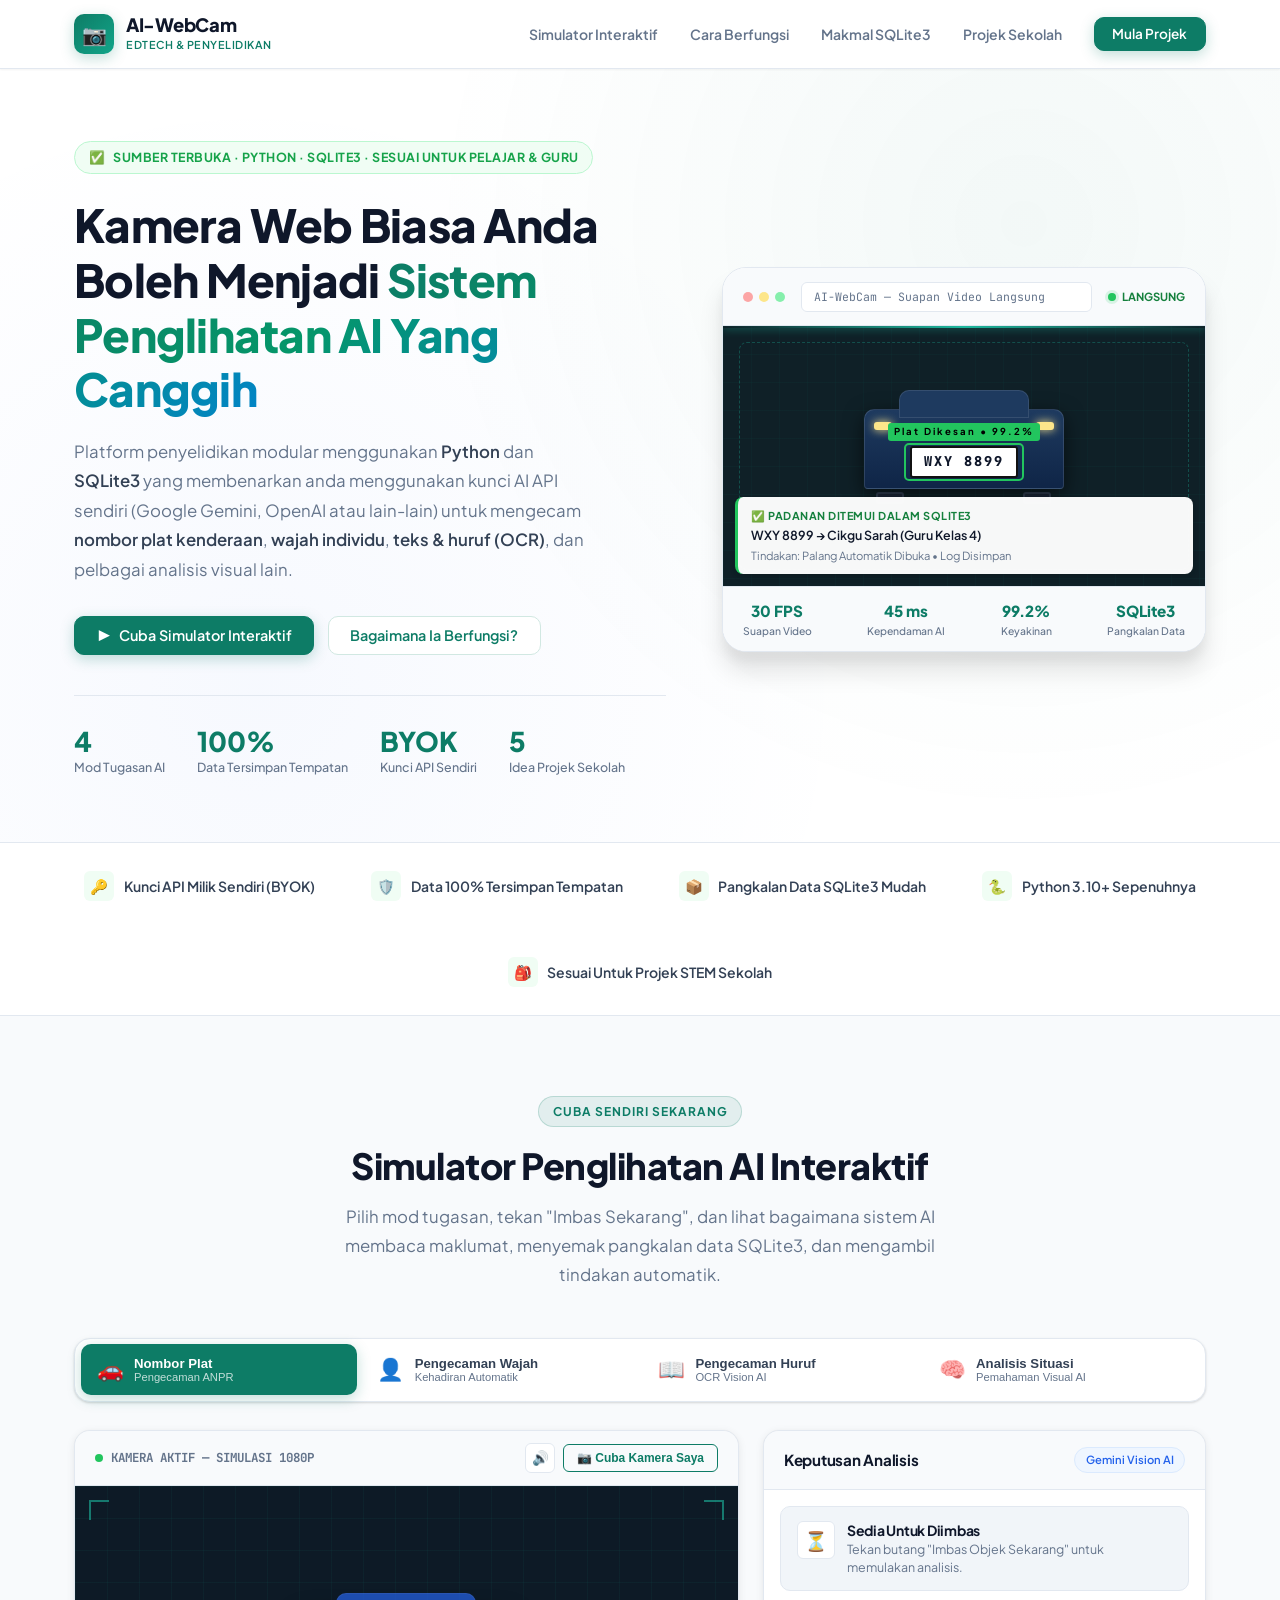
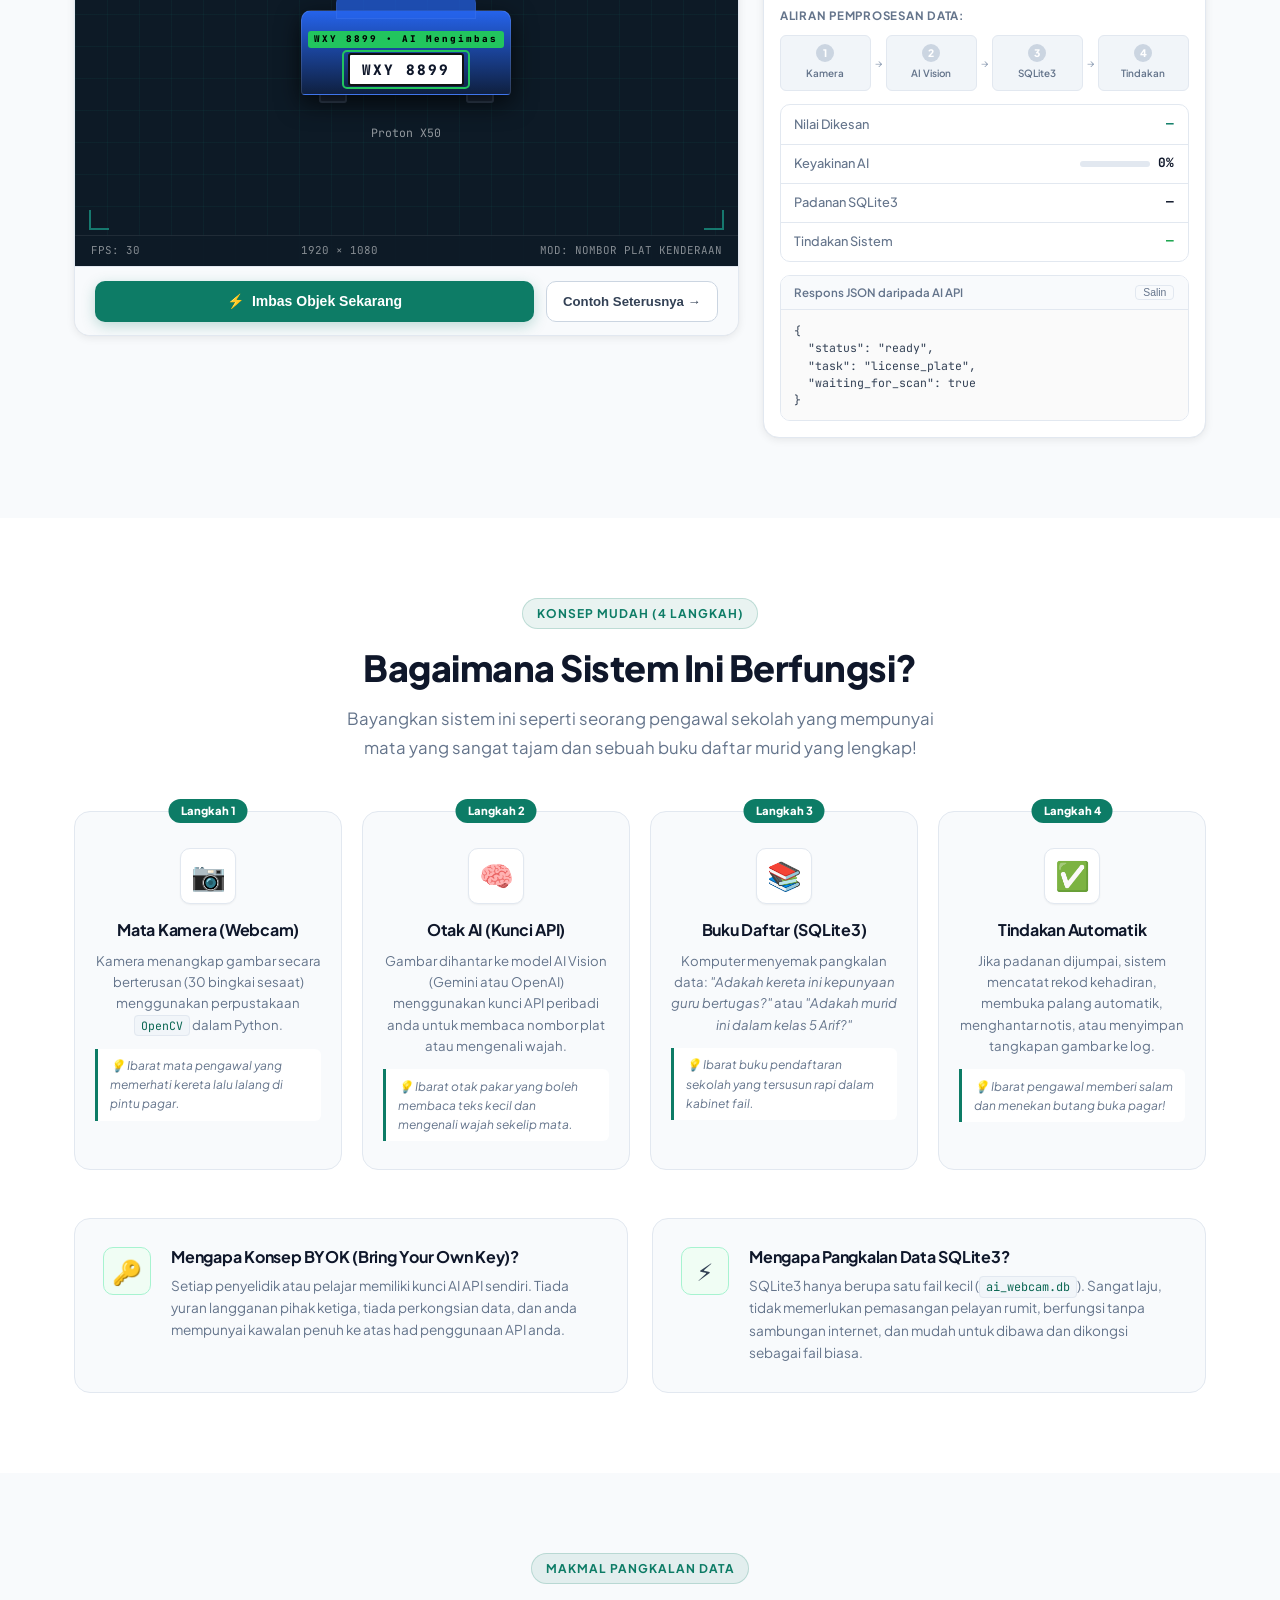
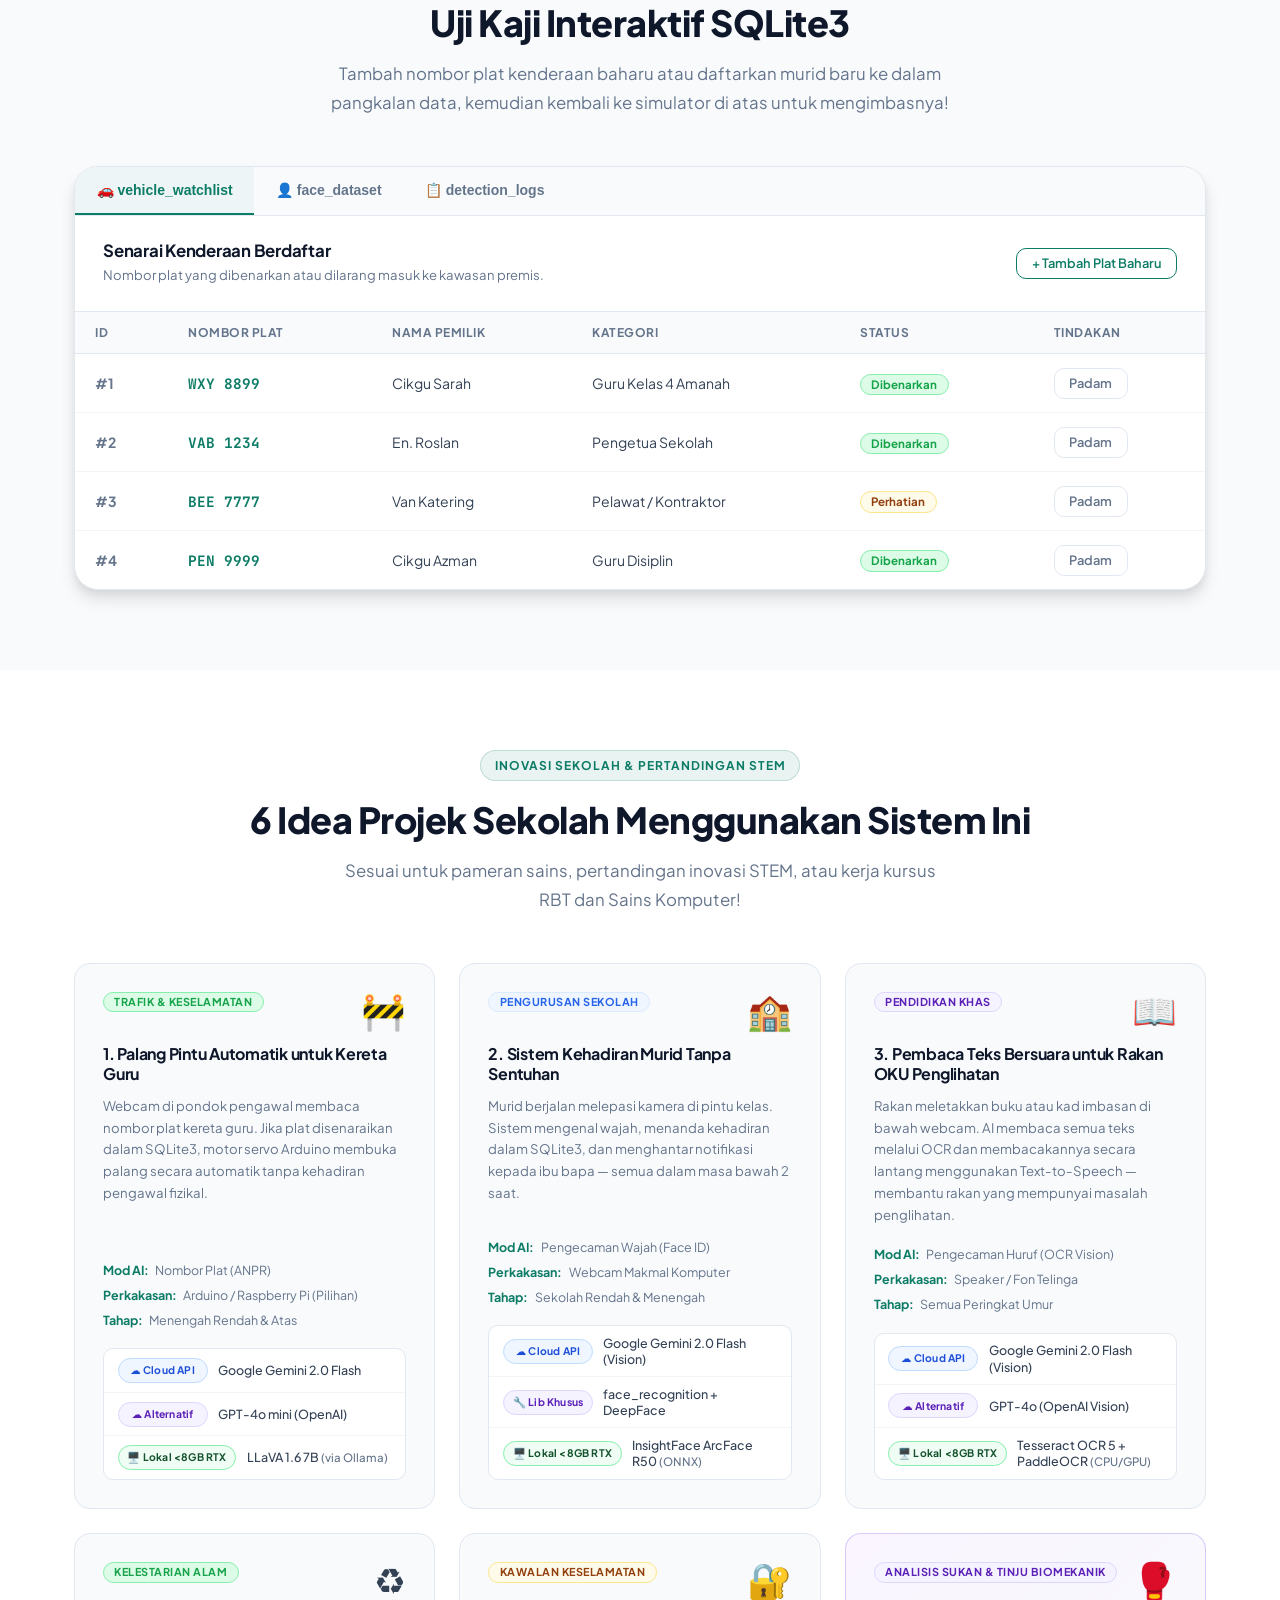
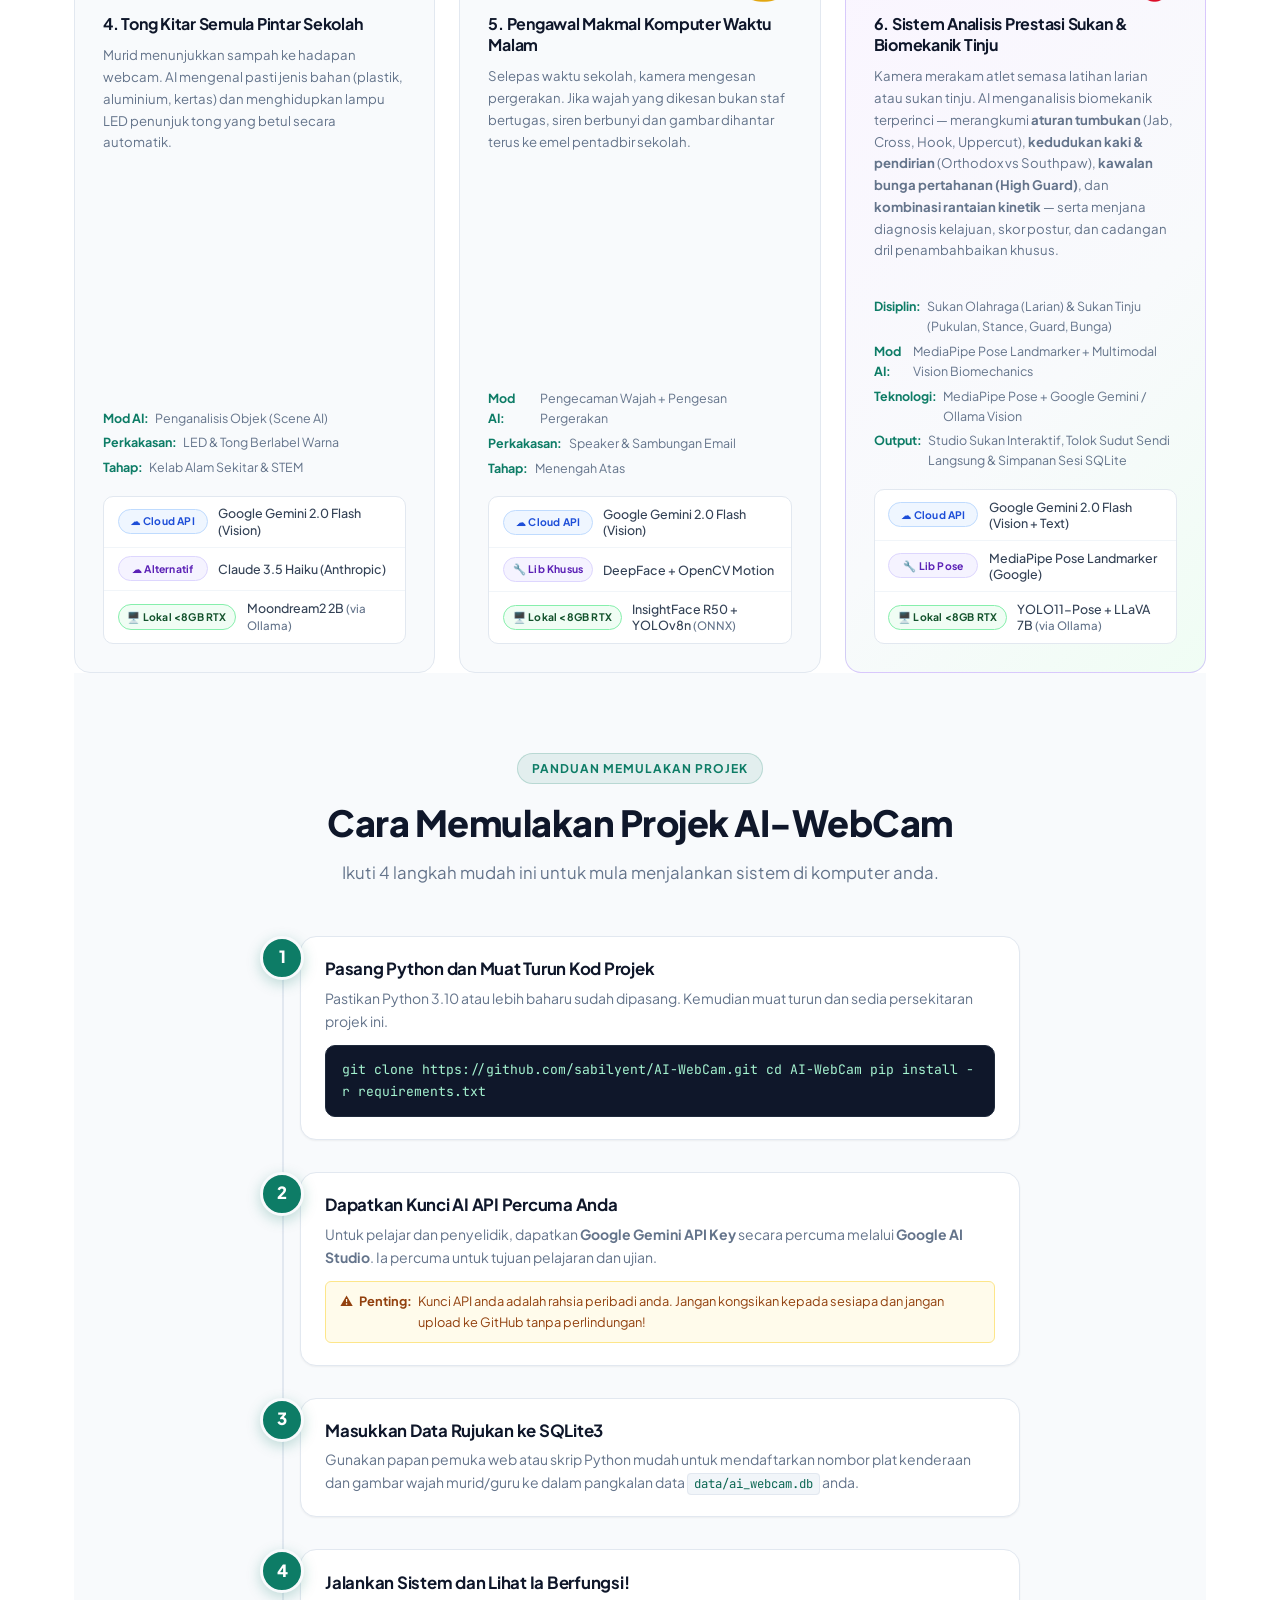
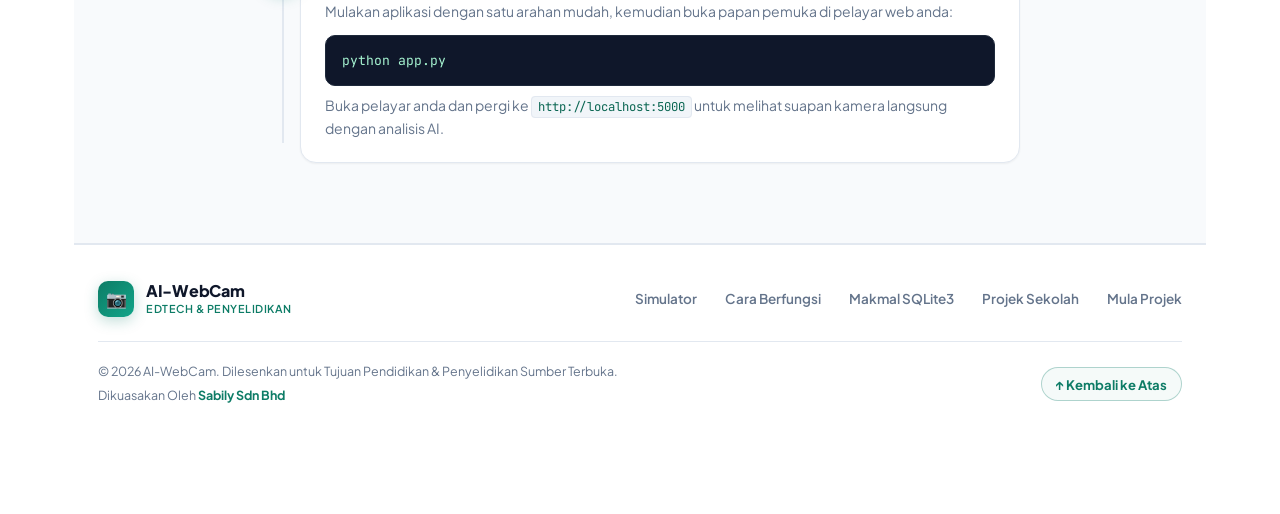
==== commit eeed8eeb: "feat: initialize AI-WebCam project structure with core services, AI tasks, and web interface" ====
--- a/docs/index.html
+++ b/docs/index.html
@@ -737,22 +737,22 @@
         <!-- Project 6: Sports Analysis -->
         <div class="project-card project-card--featured">
           <div class="project-card-top">
-            <span class="badge badge-purple project-tag">Analisis Sukan &amp; Prestasi</span>
-            <span class="project-icon">🏃</span>
-          </div>
-          <h3>6. Sistem Analisis Pergerakan &amp; Prestasi Sukan Pelajar</h3>
+            <span class="badge badge-purple project-tag">Analisis Sukan &amp; Tinju Biomekanik</span>
+            <span class="project-icon">🥊</span>
+          </div>
+          <h3>6. Sistem Analisis Prestasi Sukan &amp; Biomekanik Tinju</h3>
           <p>
-            Kamera merakam pelajar semasa berlari, melompat, atau melakukan teknik sukan. AI menganalisis postur,
-            langkah kaki, kelajuan, dan corak pergerakan &mdash; kemudian menjana <strong>laporan peribadi</strong> yang
-            menjelaskan <em>mengapa</em> pelajar itu laju atau perlahan, apakah kelemahan teknik, dan cadangan latihan
-            khusus untuk penambahbaikan prestasi.
+            Kamera merakam atlet semasa latihan larian atau sukan tinju. AI menganalisis biomekanik terperinci &mdash;
+            merangkumi <strong>aturan tumbukan</strong> (Jab, Cross, Hook, Uppercut), <strong>kedudukan kaki &amp; pendirian</strong> (Orthodox vs Southpaw),
+            <strong>kawalan bunga pertahanan (High Guard)</strong>, dan <strong>kombinasi rantaian kinetik</strong> &mdash; serta menjana
+            diagnosis kelajuan, skor postur, dan cadangan dril penambahbaikan khusus.
           </p>
 
           <ul class="project-specs" style="margin-top: 1rem;">
-            <li><strong>Mod AI:</strong> Pose Estimation + Multimodal Vision Analysis</li>
-            <li><strong>Teknologi:</strong> MediaPipe Pose + Gemini Vision</li>
-            <li><strong>Output:</strong> Laporan PDF / Papan Pemuka Guru Sukan</li>
-            <li><strong>Tahap:</strong> Sekolah Menengah &amp; Program Sukan Berprestasi</li>
+            <li><strong>Disiplin:</strong> Sukan Olahraga (Larian) &amp; Sukan Tinju (Pukulan, Stance, Guard, Bunga)</li>
+            <li><strong>Mod AI:</strong> MediaPipe Pose Landmarker + Multimodal Vision Biomechanics</li>
+            <li><strong>Teknologi:</strong> MediaPipe Pose + Google Gemini / Ollama Vision</li>
+            <li><strong>Output:</strong> Studio Sukan Interaktif, Tolok Sudut Sendi Langsung &amp; Simpanan Sesi SQLite</li>
           </ul>
           <div class="ai-model-block">
             <div class="ai-model-row">
